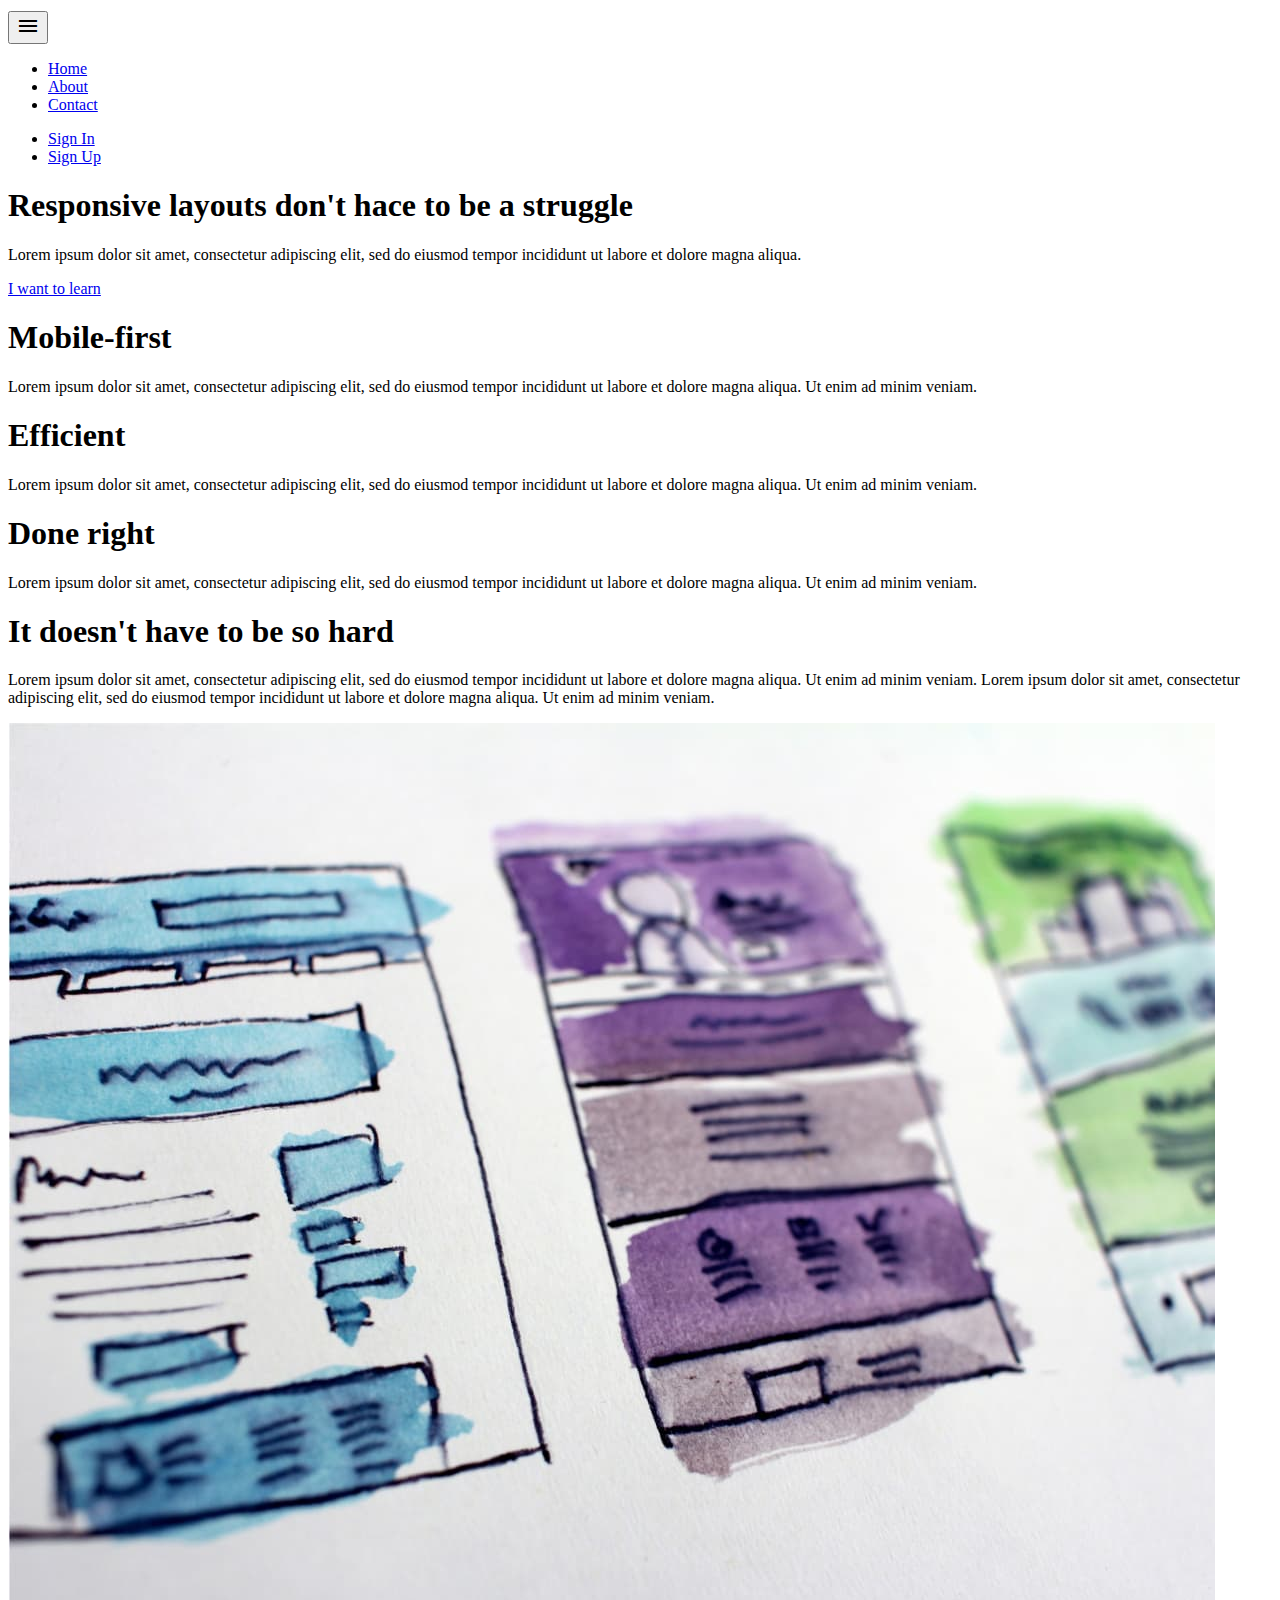
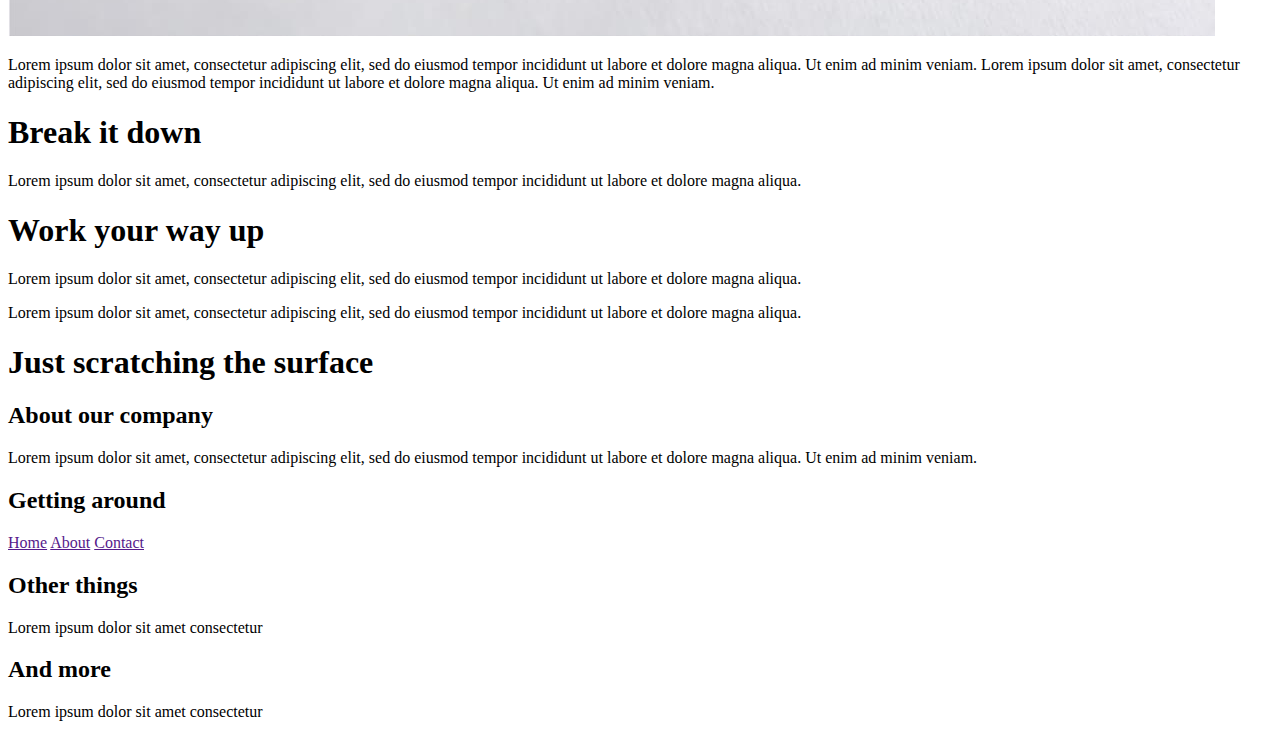
==== Final callenge/index.html @ 0d8eba38 "41 minutos de proyecto final" ====
<!DOCTYPE html>
<html lang="en">
  <head>
    <meta charset="UTF-8" />
    <meta name="viewport" content="width=, initial-scale=1.0" />

    <link rel="preconnect" href="https://fonts.googleapis.com" />
    <link rel="preconnect" href="https://fonts.gstatic.com" crossorigin />
    <link
      href="https://fonts.googleapis.com/css2?family=Montserrat&family=Oswald:wght@700&display=swap"
      rel="stylesheet"
    />
    <link
      rel="stylesheet"
      href="https://fonts.googleapis.com/css2?family=Material+Symbols+Outlined:opsz,wght,FILL,GRAD@20..48,100..700,0..1,-50..200"
    />

    <link rel="stylesheet" href="styles.css" />
    <title>Final Challenge</title>
  </head>
  <body>
    <header class="header">
      <div class="container row">
        <button class="nav__toggle">
          <span class="material-symbols-outlined"> menu </span>
        </button>
        <a class="logo" href="#">
          <img src="logo.svg" alt="logo" />
        </a>

        <nav class="nav">
          <ul class="nav__list nav__list--primary">
            <li class="nav__item"><a href="#" class="nav_link">Home</a></li>
            <li class="nav__item"><a href="#" class="nav_link">About</a></li>
            <li class="nav__item"><a href="#" class="nav_link">Contact</a></li>
          </ul>
          <ul class="nav__list nav__list--secondary">
            <li class="nav__item"><a href="#" class="nav_link">Sign In</a></li>
            <li class="nav__item">
              <a href="#" class="nav_link button">Sign Up</a>
            </li>
          </ul>
        </nav>
      </div>
    </header>

    <section class="hero">
      <div class="container row">
        <div>
          <h1 class="hero__title">
            Responsive layouts
            <span class="title--color-secundario"
              >don't hace to be a struggle</span
            >
          </h1>
        </div>
        <div class="hero__description">
          <p>
            Lorem ipsum dolor sit amet, consectetur adipiscing elit, sed do
            eiusmod tempor incididunt ut labore et dolore magna aliqua.
          </p>
          <a href="#" class="button">I want to learn</a>
        </div>
      </div>
    </section>

    <main class="main container row">
      <section class="cualidades">
        <div class="cualidades__item">
          <h1 class="cualidades__title">Mobile-first</h1>
          <p>
            Lorem ipsum dolor sit amet, consectetur adipiscing elit, sed do
            eiusmod tempor incididunt ut labore et dolore magna aliqua. Ut enim
            ad minim veniam.
          </p>
        </div>
        <div class="cualidades__item">
          <h1 class="cualidades__title">Efficient</h1>
          <p>
            Lorem ipsum dolor sit amet, consectetur adipiscing elit, sed do
            eiusmod tempor incididunt ut labore et dolore magna aliqua. Ut enim
            ad minim veniam.
          </p>
        </div>
        <div class="cualidades__item">
          <h1 class="cualidades__title">Done right</h1>
          <p>
            Lorem ipsum dolor sit amet, consectetur adipiscing elit, sed do
            eiusmod tempor incididunt ut labore et dolore magna aliqua. Ut enim
            ad minim veniam.
          </p>
        </div>
      </section>

      <section class="primary-content">
        <h1>It doesn't have to be so hard</h1>
        <p>
          Lorem ipsum dolor sit amet, consectetur adipiscing elit, sed do
          eiusmod tempor incididunt ut labore et dolore magna aliqua. Ut enim ad
          minim veniam. Lorem ipsum dolor sit amet, consectetur adipiscing elit,
          sed do eiusmod tempor incididunt ut labore et dolore magna aliqua. Ut
          enim ad minim veniam.
        </p>
        <img src="the-image.jpg" alt="the-image" />
        <p>
          Lorem ipsum dolor sit amet, consectetur adipiscing elit, sed do
          eiusmod tempor incididunt ut labore et dolore magna aliqua. Ut enim ad
          minim veniam. Lorem ipsum dolor sit amet, consectetur adipiscing elit,
          sed do eiusmod tempor incididunt ut labore et dolore magna aliqua. Ut
          enim ad minim veniam.
        </p>
      </section>

      <aside class="sidebar">
        <div class="sidebar__item">
          <h1>Break it down</h1>
          <p>
            Lorem ipsum dolor sit amet, consectetur adipiscing elit, sed do
            eiusmod tempor incididunt ut labore et dolore magna aliqua.
          </p>
        </div>
        <div class="sidebar__item">
          <h1>Work your way up</h1>
          <p>
            Lorem ipsum dolor sit amet, consectetur adipiscing elit, sed do
            eiusmod tempor incididunt ut labore et dolore magna aliqua.
          </p>
        </div>
        <div class="sidebar__item">
          <p>
            Lorem ipsum dolor sit amet, consectetur adipiscing elit, sed do
            eiusmod tempor incididunt ut labore et dolore magna aliqua.
          </p>
        </div>
      </aside>
    </main>

    <footer class="footer container row">
      <h1 class="footer__title">Just scratching the surface</h1>
      <div class="footer__about">
        <h2>About our company</h2>
        <p>
          Lorem ipsum dolor sit amet, consectetur adipiscing elit, sed do
          eiusmod tempor incididunt ut labore et dolore magna aliqua. Ut enim ad
          minim veniam.
        </p>
      </div>
      <div class="footer__nav">
        <h2>Getting around</h2>
        <a href="" class="footer__link">Home</a>
        <a href="" class="footer__link">About</a>
        <a href="" class="footer__link">Contact</a>
      </div>

      <div class="footer__other">
        <h2>Other things</h2>
        <p>Lorem ipsum dolor sit amet consectetur</p>
      </div>
      <div class="footer__other">
        <h2>And more</h2>
        <p>Lorem ipsum dolor sit amet consectetur</p>
      </div>
    </footer>
  </body>
</html>
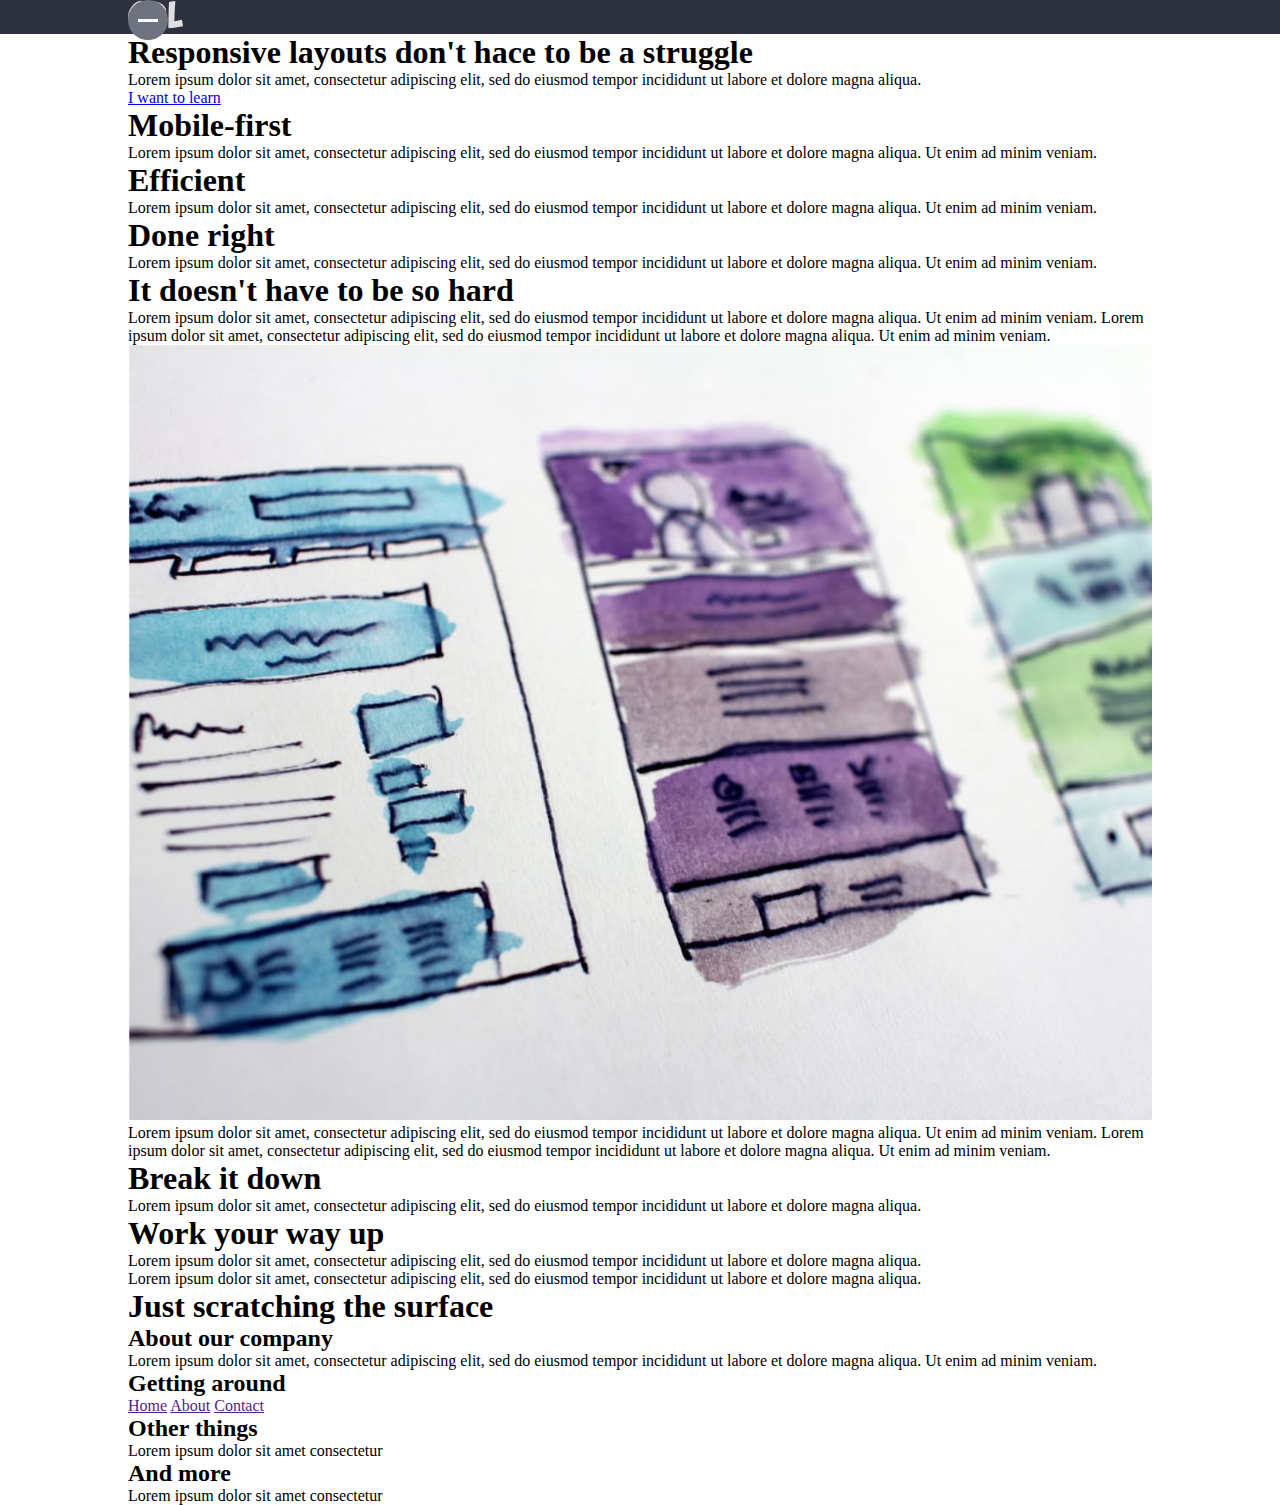
==== commit 2683639c: "mas 54 minutos" ====
--- a/Final callenge/index.html
+++ b/Final callenge/index.html
@@ -10,19 +10,16 @@
       href="https://fonts.googleapis.com/css2?family=Montserrat&family=Oswald:wght@700&display=swap"
       rel="stylesheet"
     />
-    <link
-      rel="stylesheet"
-      href="https://fonts.googleapis.com/css2?family=Material+Symbols+Outlined:opsz,wght,FILL,GRAD@20..48,100..700,0..1,-50..200"
-    />
 
     <link rel="stylesheet" href="styles.css" />
+
     <title>Final Challenge</title>
   </head>
   <body>
     <header class="header">
       <div class="container row">
         <button class="nav__toggle">
-          <span class="material-symbols-outlined"> menu </span>
+          <span class="hamburger"></span>
         </button>
         <a class="logo" href="#">
           <img src="logo.svg" alt="logo" />
@@ -161,5 +158,7 @@
         <p>Lorem ipsum dolor sit amet consectetur</p>
       </div>
     </footer>
+
+    <script src="main.js"></script>
   </body>
 </html>
--- a/Final callenge/styles.css
+++ b/Final callenge/styles.css
@@ -0,0 +1,103 @@
+:root {
+  --color-bg-primary: #2e323f;
+  --color-bg-secondary: #3b4050;
+  --color-bg-terciary: #6f737f;
+
+  --color-text-primary: #ffffff;
+  --color-text-secondary: #a59678;
+
+  --font-family-primary: "Oswald bold";
+  --font-family-secondary: "Monstserrat Regular";
+}
+
+*,
+::before,
+::after {
+  padding: 0;
+  margin: 0;
+  box-sizing: border-box;
+}
+
+img {
+  max-width: 100%;
+}
+.header {
+  background-color: var(--color-bg-primary);
+}
+
+.container {
+  width: 80%;
+  max-width: 1200px;
+  margin: 0 auto;
+  /* added for nav-toggle positioning */
+  position: relative;
+}
+.nav {
+  visibility: hidden;
+  height: 0;
+  position: absolute;
+}
+
+.nav--visible {
+  visibility: visible;
+  height: auto;
+  position: relative;
+}
+
+.nav__list {
+  margin: 0;
+  padding: 0;
+  list-style: none;
+}
+
+.nav__item {
+  margin-top: 2rem;
+}
+
+.nav__toggle {
+  cursor: pointer;
+  border: 0;
+  width: 3em;
+  height: 3em;
+  padding: 0em;
+  border-radius: 50%;
+  background-color: var(--color-bg-terciary);
+  color: white;
+  transition: opacity 250ms ease;
+
+  position: absolute;
+  left: 0;
+}
+
+.nav-toggle:focus,
+.nav-toggle:hover {
+  opacity: 0.75;
+}
+
+.hamburger {
+  width: 50%;
+  position: relative;
+}
+
+.hamburger,
+.hamburger::before,
+.hamburger::after {
+  display: block;
+  margin: 0 auto;
+  height: 3px;
+  background-color: white;
+}
+
+.hambuger::before,
+.hambuger::after {
+  content: "";
+  width: 100%;
+}
+
+.hamburger::before {
+  transform: translateY(-6px);
+}
+
+.hamburger::after {
+  transform: translateY(3px);
+}
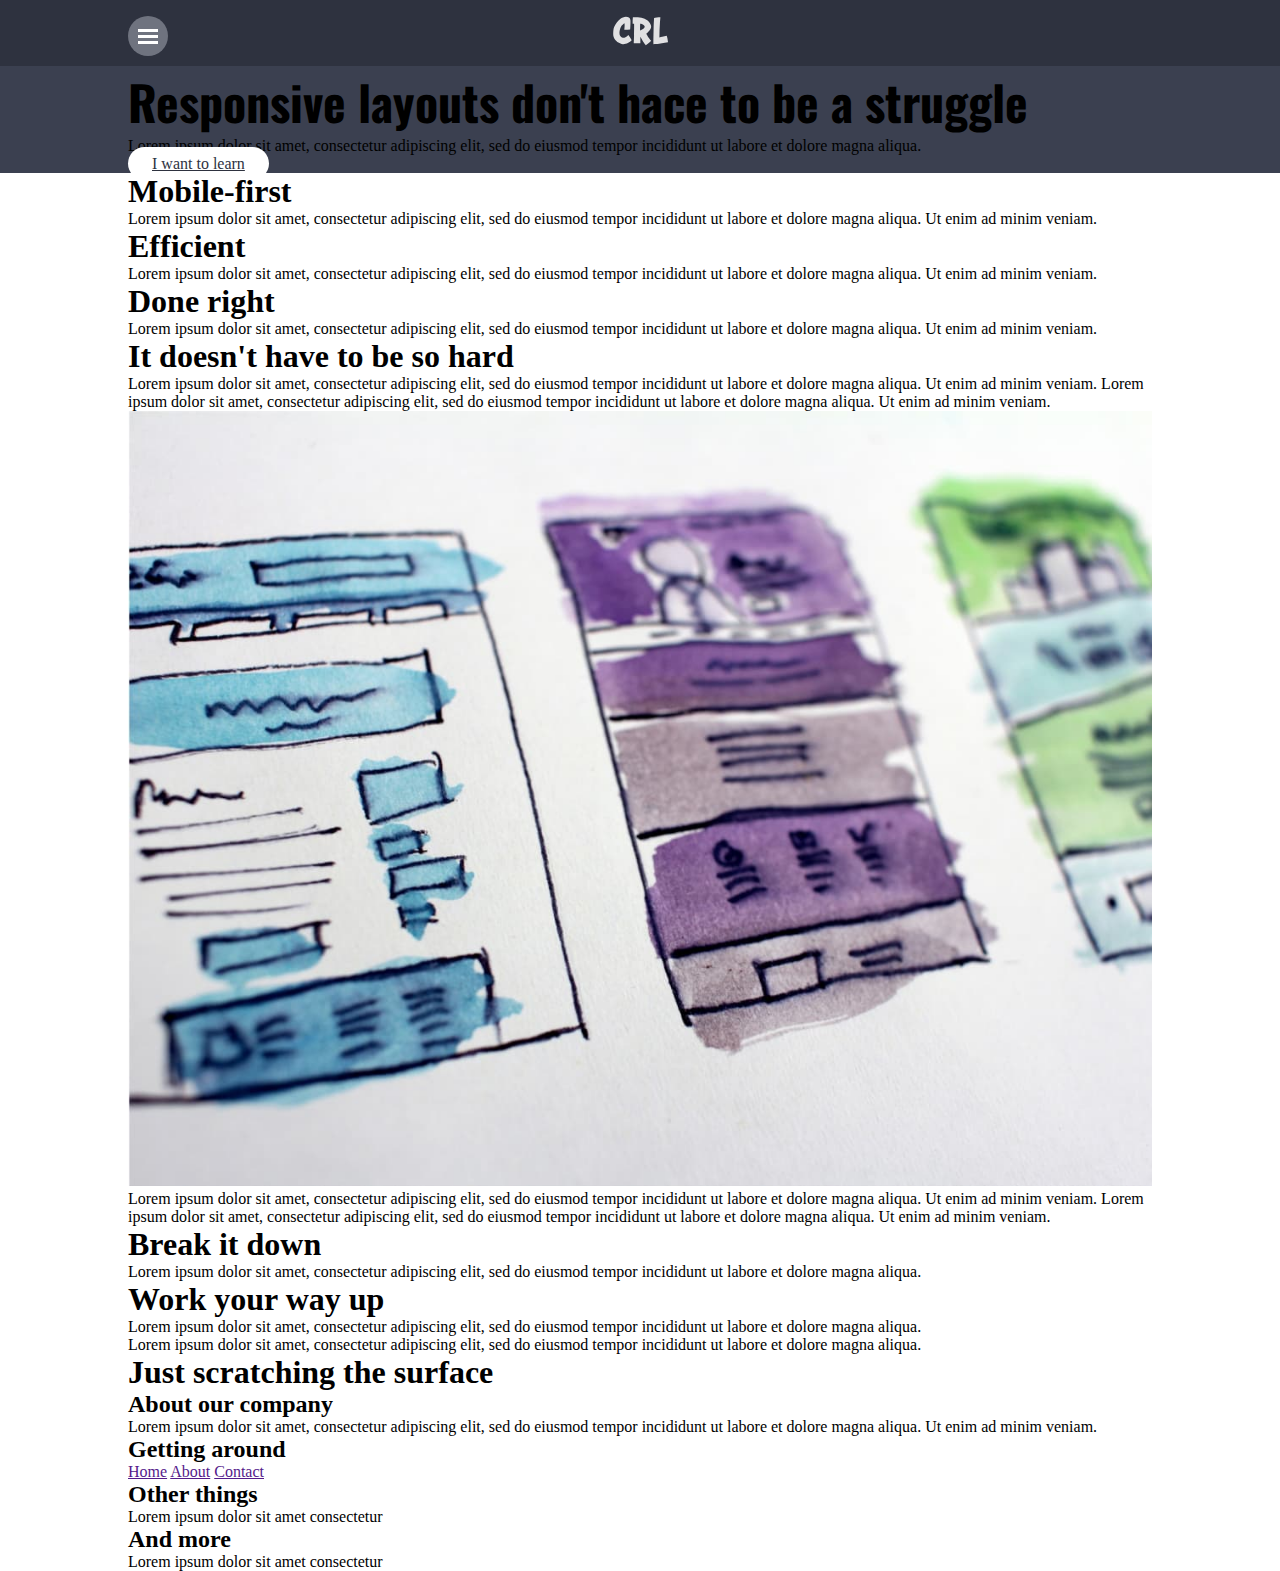
==== commit 1b46cdaf: "45minutos" ====
--- a/Final callenge/index.html
+++ b/Final callenge/index.html
@@ -27,14 +27,14 @@
 
         <nav class="nav">
           <ul class="nav__list nav__list--primary">
-            <li class="nav__item"><a href="#" class="nav_link">Home</a></li>
-            <li class="nav__item"><a href="#" class="nav_link">About</a></li>
-            <li class="nav__item"><a href="#" class="nav_link">Contact</a></li>
+            <li class="nav__item"><a href="#" class="nav__link">Home</a></li>
+            <li class="nav__item"><a href="#" class="nav__link">About</a></li>
+            <li class="nav__item"><a href="#" class="nav__link">Contact</a></li>
           </ul>
           <ul class="nav__list nav__list--secondary">
-            <li class="nav__item"><a href="#" class="nav_link">Sign In</a></li>
+            <li class="nav__item"><a href="#" class="nav__link">Sign In</a></li>
             <li class="nav__item">
-              <a href="#" class="nav_link button">Sign Up</a>
+              <a href="#" class="nav__link button">Sign Up</a>
             </li>
           </ul>
         </nav>
@@ -56,7 +56,7 @@
             Lorem ipsum dolor sit amet, consectetur adipiscing elit, sed do
             eiusmod tempor incididunt ut labore et dolore magna aliqua.
           </p>
-          <a href="#" class="button">I want to learn</a>
+          <a href="#" class="button button--gold">I want to learn</a>
         </div>
       </div>
     </section>
--- a/Final callenge/styles.css
+++ b/Final callenge/styles.css
@@ -6,8 +6,8 @@
   --color-text-primary: #ffffff;
   --color-text-secondary: #a59678;
 
-  --font-family-primary: "Oswald bold";
-  --font-family-secondary: "Monstserrat Regular";
+  --font-family-primary: "Oswald";
+  --font-family-secondary: "Monstserrat";
 }
 
 *,
@@ -17,12 +17,13 @@
   margin: 0;
   box-sizing: border-box;
 }
-
+header {
+  text-align: center;
+  background-color: var(--color-bg-primary);
+  padding: 1em 0;
+}
 img {
   max-width: 100%;
-}
-.header {
-  background-color: var(--color-bg-primary);
 }
 
 .container {
@@ -52,6 +53,14 @@
 
 .nav__item {
   margin-top: 2rem;
+}
+
+.nav__link {
+  text-decoration: none;
+  color: var(--color-text-primary);
+  font-family: var(--font-family-primary);
+  text-transform: uppercase;
+  font-size: 18px;
 }
 
 .nav__toggle {
@@ -85,11 +94,11 @@
   display: block;
   margin: 0 auto;
   height: 3px;
-  background-color: white;
+  background: white;
 }
 
-.hambuger::before,
-.hambuger::after {
+.hamburger::before,
+.hamburger::after {
   content: "";
   width: 100%;
 }
@@ -101,3 +110,23 @@
 .hamburger::after {
   transform: translateY(3px);
 }
+
+.nav__list--secondary {
+  margin-top: 3rem;
+}
+
+.button {
+  background: var(--color-text-primary);
+  color: var(--color-bg-primary);
+  padding: 0.5rem 1.5rem;
+  border-radius: 40px;
+}
+
+.hero {
+  background: var(--color-bg-secondary);
+}
+
+.hero__title {
+  font-family: var(--font-family-primary);
+  font-size: 3rem;
+}
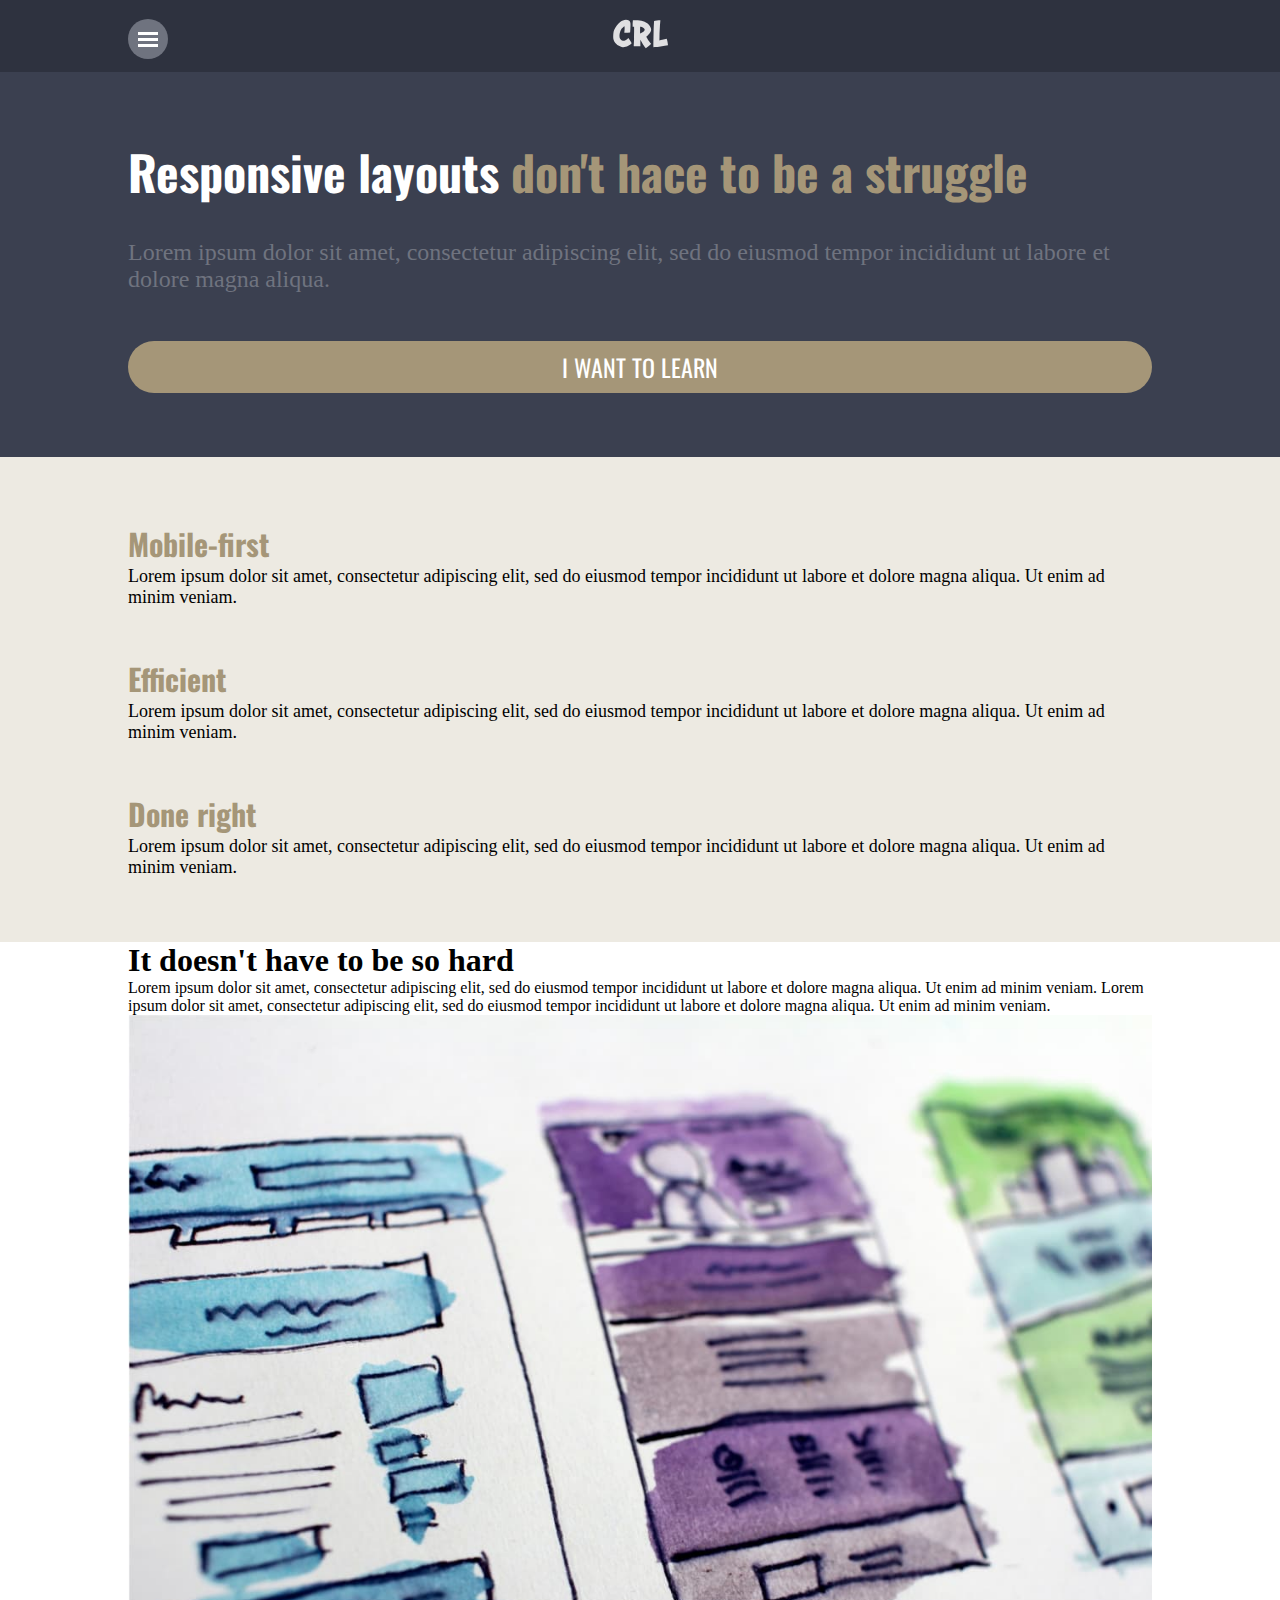
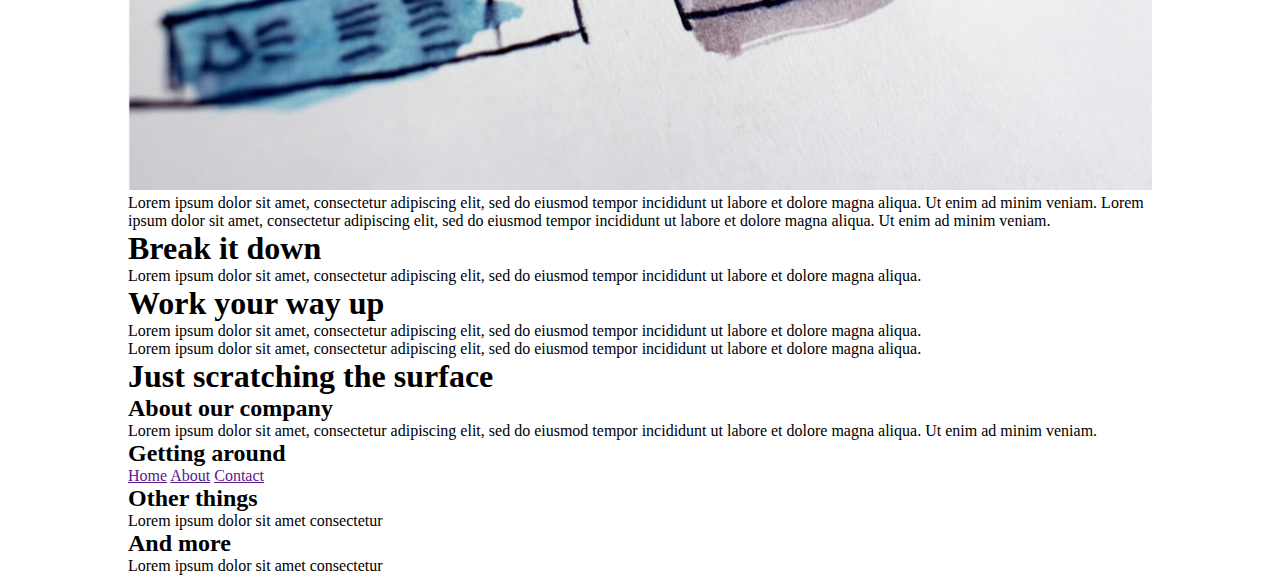
==== commit d237bd78: "1:30h" ====
--- a/Final callenge/index.html
+++ b/Final callenge/index.html
@@ -18,12 +18,14 @@
   <body>
     <header class="header">
       <div class="container row">
-        <button class="nav__toggle">
-          <span class="hamburger"></span>
-        </button>
-        <a class="logo" href="#">
-          <img src="logo.svg" alt="logo" />
-        </a>
+        <div class="align">
+          <button class="nav__toggle">
+            <span class="hamburger"></span>
+          </button>
+          <a class="logo" href="#">
+            <img src="logo.svg" alt="logo" />
+          </a>
+        </div>
 
         <nav class="nav">
           <ul class="nav__list nav__list--primary">
@@ -61,101 +63,109 @@
       </div>
     </section>
 
-    <main class="main container row">
+    <main class="main">
       <section class="cualidades">
-        <div class="cualidades__item">
-          <h1 class="cualidades__title">Mobile-first</h1>
+        <div class="container row">
+          <div class="cualidades__item">
+            <h1 class="cualidades__title">Mobile-first</h1>
+            <p class="cualidades__description">
+              Lorem ipsum dolor sit amet, consectetur adipiscing elit, sed do
+              eiusmod tempor incididunt ut labore et dolore magna aliqua. Ut
+              enim ad minim veniam.
+            </p>
+          </div>
+          <div class="cualidades__item">
+            <h1 class="cualidades__title">Efficient</h1>
+            <p class="cualidades__description">
+              Lorem ipsum dolor sit amet, consectetur adipiscing elit, sed do
+              eiusmod tempor incididunt ut labore et dolore magna aliqua. Ut
+              enim ad minim veniam.
+            </p>
+          </div>
+          <div class="cualidades__item">
+            <h1 class="cualidades__title">Done right</h1>
+            <p class="cualidades__description">
+              Lorem ipsum dolor sit amet, consectetur adipiscing elit, sed do
+              eiusmod tempor incididunt ut labore et dolore magna aliqua. Ut
+              enim ad minim veniam.
+            </p>
+          </div>
+        </div>
+      </section>
+
+      <section class="primary-content">
+        <div class="container row">
+          <h1>It doesn't have to be so hard</h1>
+          <p>
+            Lorem ipsum dolor sit amet, consectetur adipiscing elit, sed do
+            eiusmod tempor incididunt ut labore et dolore magna aliqua. Ut enim
+            ad minim veniam. Lorem ipsum dolor sit amet, consectetur adipiscing
+            elit, sed do eiusmod tempor incididunt ut labore et dolore magna
+            aliqua. Ut enim ad minim veniam.
+          </p>
+          <img src="the-image.jpg" alt="the-image" />
+          <p>
+            Lorem ipsum dolor sit amet, consectetur adipiscing elit, sed do
+            eiusmod tempor incididunt ut labore et dolore magna aliqua. Ut enim
+            ad minim veniam. Lorem ipsum dolor sit amet, consectetur adipiscing
+            elit, sed do eiusmod tempor incididunt ut labore et dolore magna
+            aliqua. Ut enim ad minim veniam.
+          </p>
+        </div>
+      </section>
+
+      <aside class="sidebar">
+        <div class="container row">
+          <div class="sidebar__item">
+            <h1>Break it down</h1>
+            <p>
+              Lorem ipsum dolor sit amet, consectetur adipiscing elit, sed do
+              eiusmod tempor incididunt ut labore et dolore magna aliqua.
+            </p>
+          </div>
+          <div class="sidebar__item">
+            <h1>Work your way up</h1>
+            <p>
+              Lorem ipsum dolor sit amet, consectetur adipiscing elit, sed do
+              eiusmod tempor incididunt ut labore et dolore magna aliqua.
+            </p>
+          </div>
+          <div class="sidebar__item">
+            <p>
+              Lorem ipsum dolor sit amet, consectetur adipiscing elit, sed do
+              eiusmod tempor incididunt ut labore et dolore magna aliqua.
+            </p>
+          </div>
+        </div>
+      </aside>
+    </main>
+
+    <footer class="footer">
+      <div class="container row">
+        <h1 class="footer__title">Just scratching the surface</h1>
+        <div class="footer__about">
+          <h2>About our company</h2>
           <p>
             Lorem ipsum dolor sit amet, consectetur adipiscing elit, sed do
             eiusmod tempor incididunt ut labore et dolore magna aliqua. Ut enim
             ad minim veniam.
           </p>
         </div>
-        <div class="cualidades__item">
-          <h1 class="cualidades__title">Efficient</h1>
-          <p>
-            Lorem ipsum dolor sit amet, consectetur adipiscing elit, sed do
-            eiusmod tempor incididunt ut labore et dolore magna aliqua. Ut enim
-            ad minim veniam.
-          </p>
+        <div class="footer__nav">
+          <h2>Getting around</h2>
+          <a href="" class="footer__link">Home</a>
+          <a href="" class="footer__link">About</a>
+          <a href="" class="footer__link">Contact</a>
         </div>
-        <div class="cualidades__item">
-          <h1 class="cualidades__title">Done right</h1>
-          <p>
-            Lorem ipsum dolor sit amet, consectetur adipiscing elit, sed do
-            eiusmod tempor incididunt ut labore et dolore magna aliqua. Ut enim
-            ad minim veniam.
-          </p>
+
+        <div class="footer__other">
+          <h2>Other things</h2>
+          <p>Lorem ipsum dolor sit amet consectetur</p>
         </div>
-      </section>
-
-      <section class="primary-content">
-        <h1>It doesn't have to be so hard</h1>
-        <p>
-          Lorem ipsum dolor sit amet, consectetur adipiscing elit, sed do
-          eiusmod tempor incididunt ut labore et dolore magna aliqua. Ut enim ad
-          minim veniam. Lorem ipsum dolor sit amet, consectetur adipiscing elit,
-          sed do eiusmod tempor incididunt ut labore et dolore magna aliqua. Ut
-          enim ad minim veniam.
-        </p>
-        <img src="the-image.jpg" alt="the-image" />
-        <p>
-          Lorem ipsum dolor sit amet, consectetur adipiscing elit, sed do
-          eiusmod tempor incididunt ut labore et dolore magna aliqua. Ut enim ad
-          minim veniam. Lorem ipsum dolor sit amet, consectetur adipiscing elit,
-          sed do eiusmod tempor incididunt ut labore et dolore magna aliqua. Ut
-          enim ad minim veniam.
-        </p>
-      </section>
-
-      <aside class="sidebar">
-        <div class="sidebar__item">
-          <h1>Break it down</h1>
-          <p>
-            Lorem ipsum dolor sit amet, consectetur adipiscing elit, sed do
-            eiusmod tempor incididunt ut labore et dolore magna aliqua.
-          </p>
+        <div class="footer__other">
+          <h2>And more</h2>
+          <p>Lorem ipsum dolor sit amet consectetur</p>
         </div>
-        <div class="sidebar__item">
-          <h1>Work your way up</h1>
-          <p>
-            Lorem ipsum dolor sit amet, consectetur adipiscing elit, sed do
-            eiusmod tempor incididunt ut labore et dolore magna aliqua.
-          </p>
-        </div>
-        <div class="sidebar__item">
-          <p>
-            Lorem ipsum dolor sit amet, consectetur adipiscing elit, sed do
-            eiusmod tempor incididunt ut labore et dolore magna aliqua.
-          </p>
-        </div>
-      </aside>
-    </main>
-
-    <footer class="footer container row">
-      <h1 class="footer__title">Just scratching the surface</h1>
-      <div class="footer__about">
-        <h2>About our company</h2>
-        <p>
-          Lorem ipsum dolor sit amet, consectetur adipiscing elit, sed do
-          eiusmod tempor incididunt ut labore et dolore magna aliqua. Ut enim ad
-          minim veniam.
-        </p>
-      </div>
-      <div class="footer__nav">
-        <h2>Getting around</h2>
-        <a href="" class="footer__link">Home</a>
-        <a href="" class="footer__link">About</a>
-        <a href="" class="footer__link">Contact</a>
-      </div>
-
-      <div class="footer__other">
-        <h2>Other things</h2>
-        <p>Lorem ipsum dolor sit amet consectetur</p>
-      </div>
-      <div class="footer__other">
-        <h2>And more</h2>
-        <p>Lorem ipsum dolor sit amet consectetur</p>
       </div>
     </footer>
 
--- a/Final callenge/styles.css
+++ b/Final callenge/styles.css
@@ -32,6 +32,15 @@
   margin: 0 auto;
   /* added for nav-toggle positioning */
   position: relative;
+}
+
+.align {
+  position: relative;
+  padding: 0.2em;
+}
+.logo {
+  margin: 0 auto;
+  display: block;
 }
 .nav {
   visibility: hidden;
@@ -124,9 +133,61 @@
 
 .hero {
   background: var(--color-bg-secondary);
+  padding: 4rem 0;
 }
 
 .hero__title {
   font-family: var(--font-family-primary);
   font-size: 3rem;
+  color: var(--color-text-primary);
+  margin-bottom: 2rem;
 }
+
+.title--color-secundario {
+  color: var(--color-text-secondary);
+}
+
+.hero__description {
+  font-family: var(--font-family-secondary);
+  font-size: 24px;
+  color: var(--color-bg-terciary);
+  display: flex;
+  flex-direction: column;
+}
+
+.button--gold {
+  margin-top: 2em;
+  background: var(--color-text-secondary);
+  text-decoration: none;
+  color: var(--color-text-primary);
+  text-transform: uppercase;
+  font-family: var(--font-family-primary);
+  font-size: 24px;
+  text-align: center;
+}
+
+.cualidades {
+  background: #edeae2;
+  display: flex;
+  flex-direction: column;
+  padding: 4rem 0;
+}
+
+.cualidades__item {
+  gap: 1rem;
+}
+
+.cualidades__title {
+  color: var(--color-text-secondary);
+  font-family: var(--font-family-primary);
+  font-size: 30px;
+}
+
+.cualidades__description {
+  font-family: var(--font-family-secondary);
+  font-size: 18px;
+}
+
+.cualidades__item + .cualidades__item {
+  margin-top: 3rem;
+}
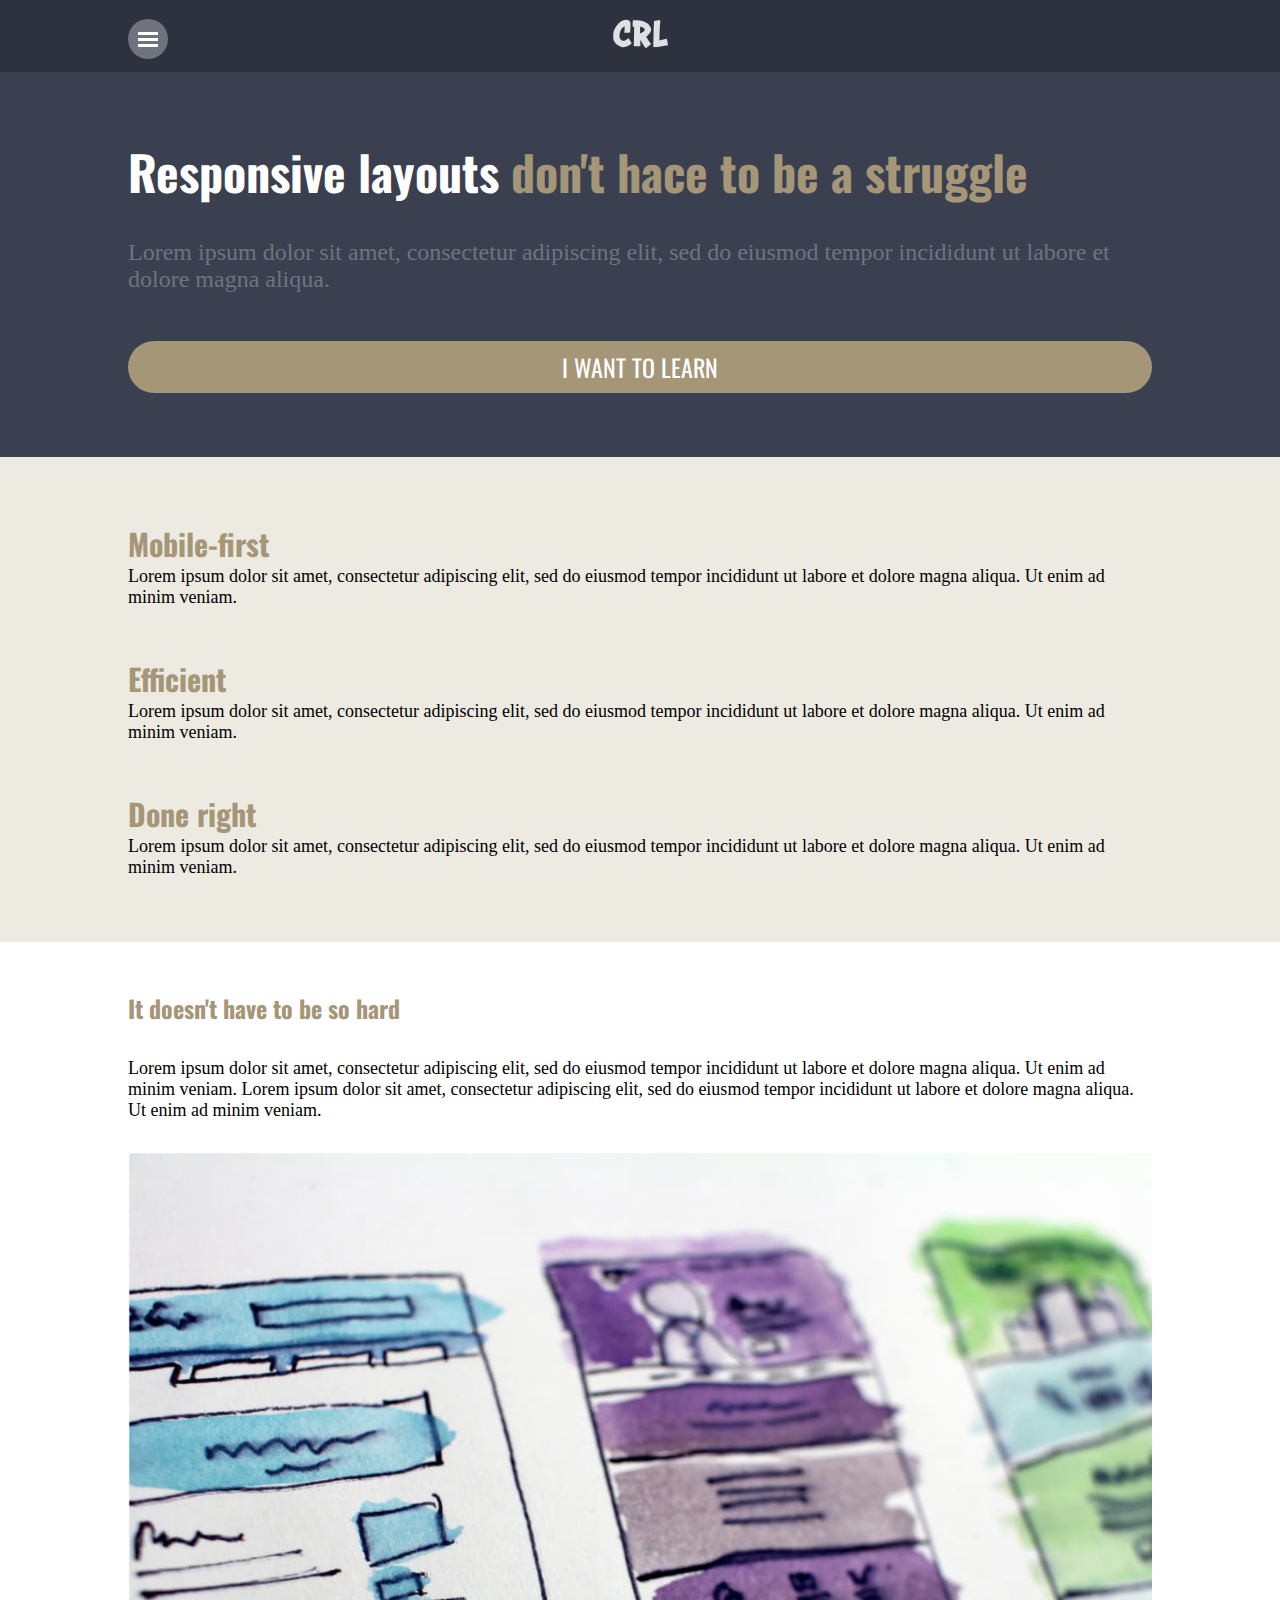
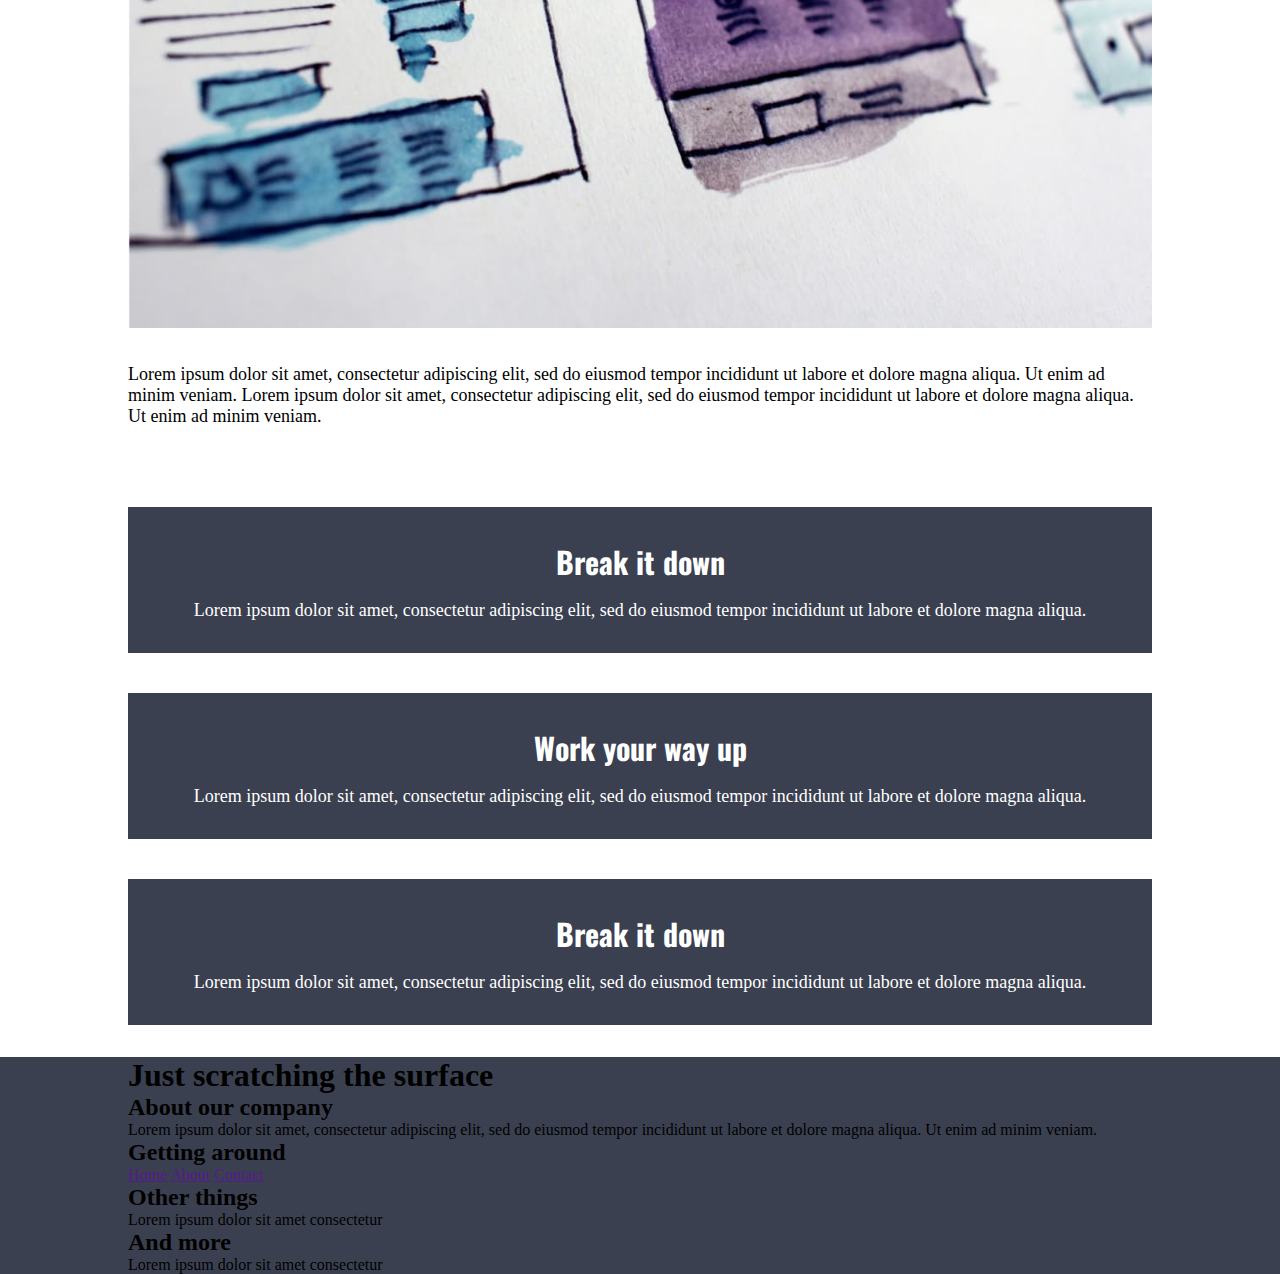
==== commit 94fc7022: "25minutos" ====
--- a/Final callenge/index.html
+++ b/Final callenge/index.html
@@ -95,8 +95,8 @@
 
       <section class="primary-content">
         <div class="container row">
-          <h1>It doesn't have to be so hard</h1>
-          <p>
+          <h1 class="primary-content__title">It doesn't have to be so hard</h1>
+          <p class="primary-content__text">
             Lorem ipsum dolor sit amet, consectetur adipiscing elit, sed do
             eiusmod tempor incididunt ut labore et dolore magna aliqua. Ut enim
             ad minim veniam. Lorem ipsum dolor sit amet, consectetur adipiscing
@@ -104,7 +104,7 @@
             aliqua. Ut enim ad minim veniam.
           </p>
           <img src="the-image.jpg" alt="the-image" />
-          <p>
+          <p class="primary-content__text">
             Lorem ipsum dolor sit amet, consectetur adipiscing elit, sed do
             eiusmod tempor incididunt ut labore et dolore magna aliqua. Ut enim
             ad minim veniam. Lorem ipsum dolor sit amet, consectetur adipiscing
@@ -117,21 +117,22 @@
       <aside class="sidebar">
         <div class="container row">
           <div class="sidebar__item">
-            <h1>Break it down</h1>
-            <p>
+            <h1 class="sidebar__title">Break it down</h1>
+            <p class="sidebar__text">
               Lorem ipsum dolor sit amet, consectetur adipiscing elit, sed do
               eiusmod tempor incididunt ut labore et dolore magna aliqua.
             </p>
           </div>
           <div class="sidebar__item">
-            <h1>Work your way up</h1>
-            <p>
+            <h1 class="sidebar__title">Work your way up</h1>
+            <p class="sidebar__text">
               Lorem ipsum dolor sit amet, consectetur adipiscing elit, sed do
               eiusmod tempor incididunt ut labore et dolore magna aliqua.
             </p>
           </div>
           <div class="sidebar__item">
-            <p>
+            <h1 class="sidebar__title">Break it down</h1>
+            <p class="sidebar__text">
               Lorem ipsum dolor sit amet, consectetur adipiscing elit, sed do
               eiusmod tempor incididunt ut labore et dolore magna aliqua.
             </p>
--- a/Final callenge/styles.css
+++ b/Final callenge/styles.css
@@ -191,3 +191,50 @@
 .cualidades__item + .cualidades__item {
   margin-top: 3rem;
 }
+
+.primary-content {
+  padding: 3rem 0;
+}
+
+.primary-content__title {
+  color: var(--color-text-secondary);
+  font-family: var(--font-family-primary);
+  font-size: 24px;
+}
+
+.primary-content__text {
+  font-family: var(--font-family-secondary);
+  font-size: 18px;
+  margin: 2rem 0;
+}
+
+.sidebar__item {
+  background: var(--color-bg-secondary);
+  display: flex;
+  flex-direction: column;
+  text-align: center;
+  align-items: center;
+  padding: 2rem;
+}
+
+.sidebar__item + .sidebar__item {
+  margin-top: 2.5rem;
+}
+
+.sidebar__title {
+  color: var(--color-text-primary);
+  margin-bottom: 1rem;
+  font-family: var(--font-family-primary);
+  font-size: 30px;
+}
+
+.sidebar__text {
+  color: var(--color-text-primary);
+  font-family: var(--font-family-secondary);
+  font-size: 18px;
+}
+
+.footer {
+  margin-top: 2rem;
+  background: var(--color-bg-secondary);
+}
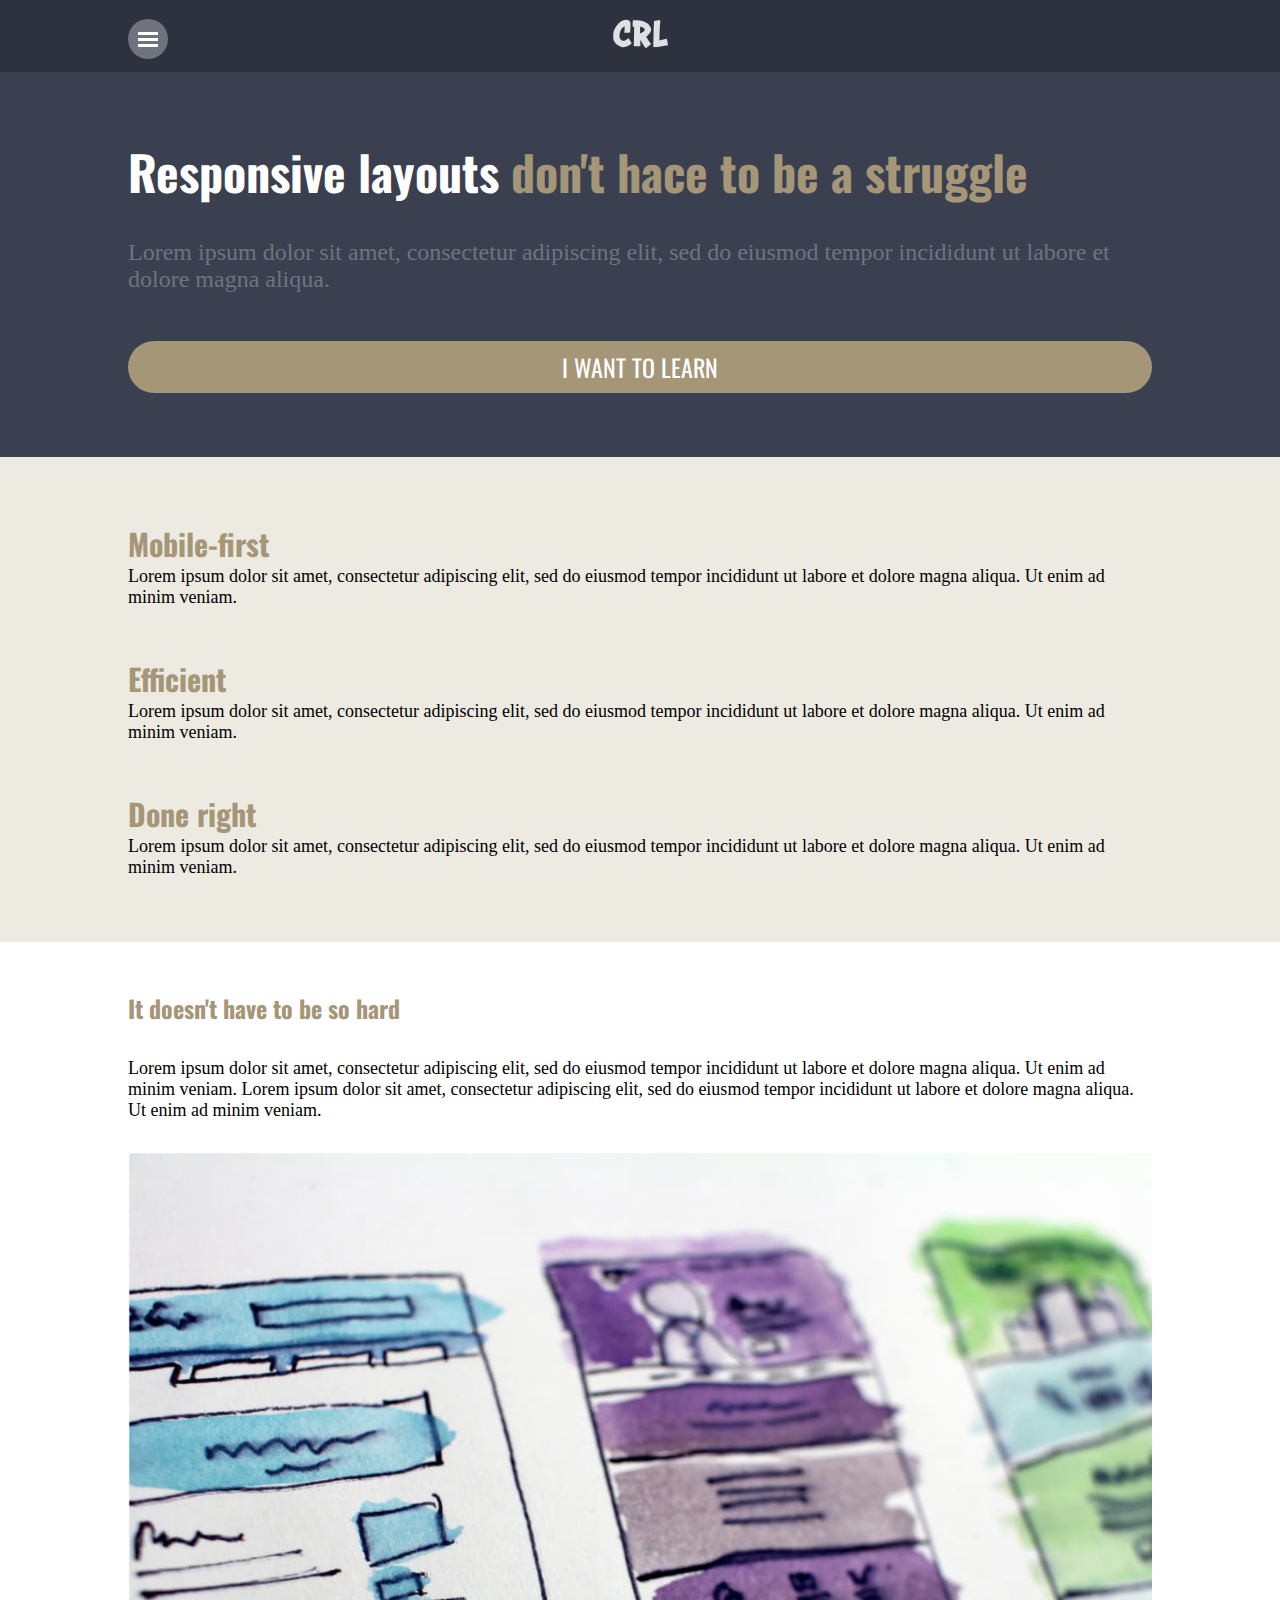
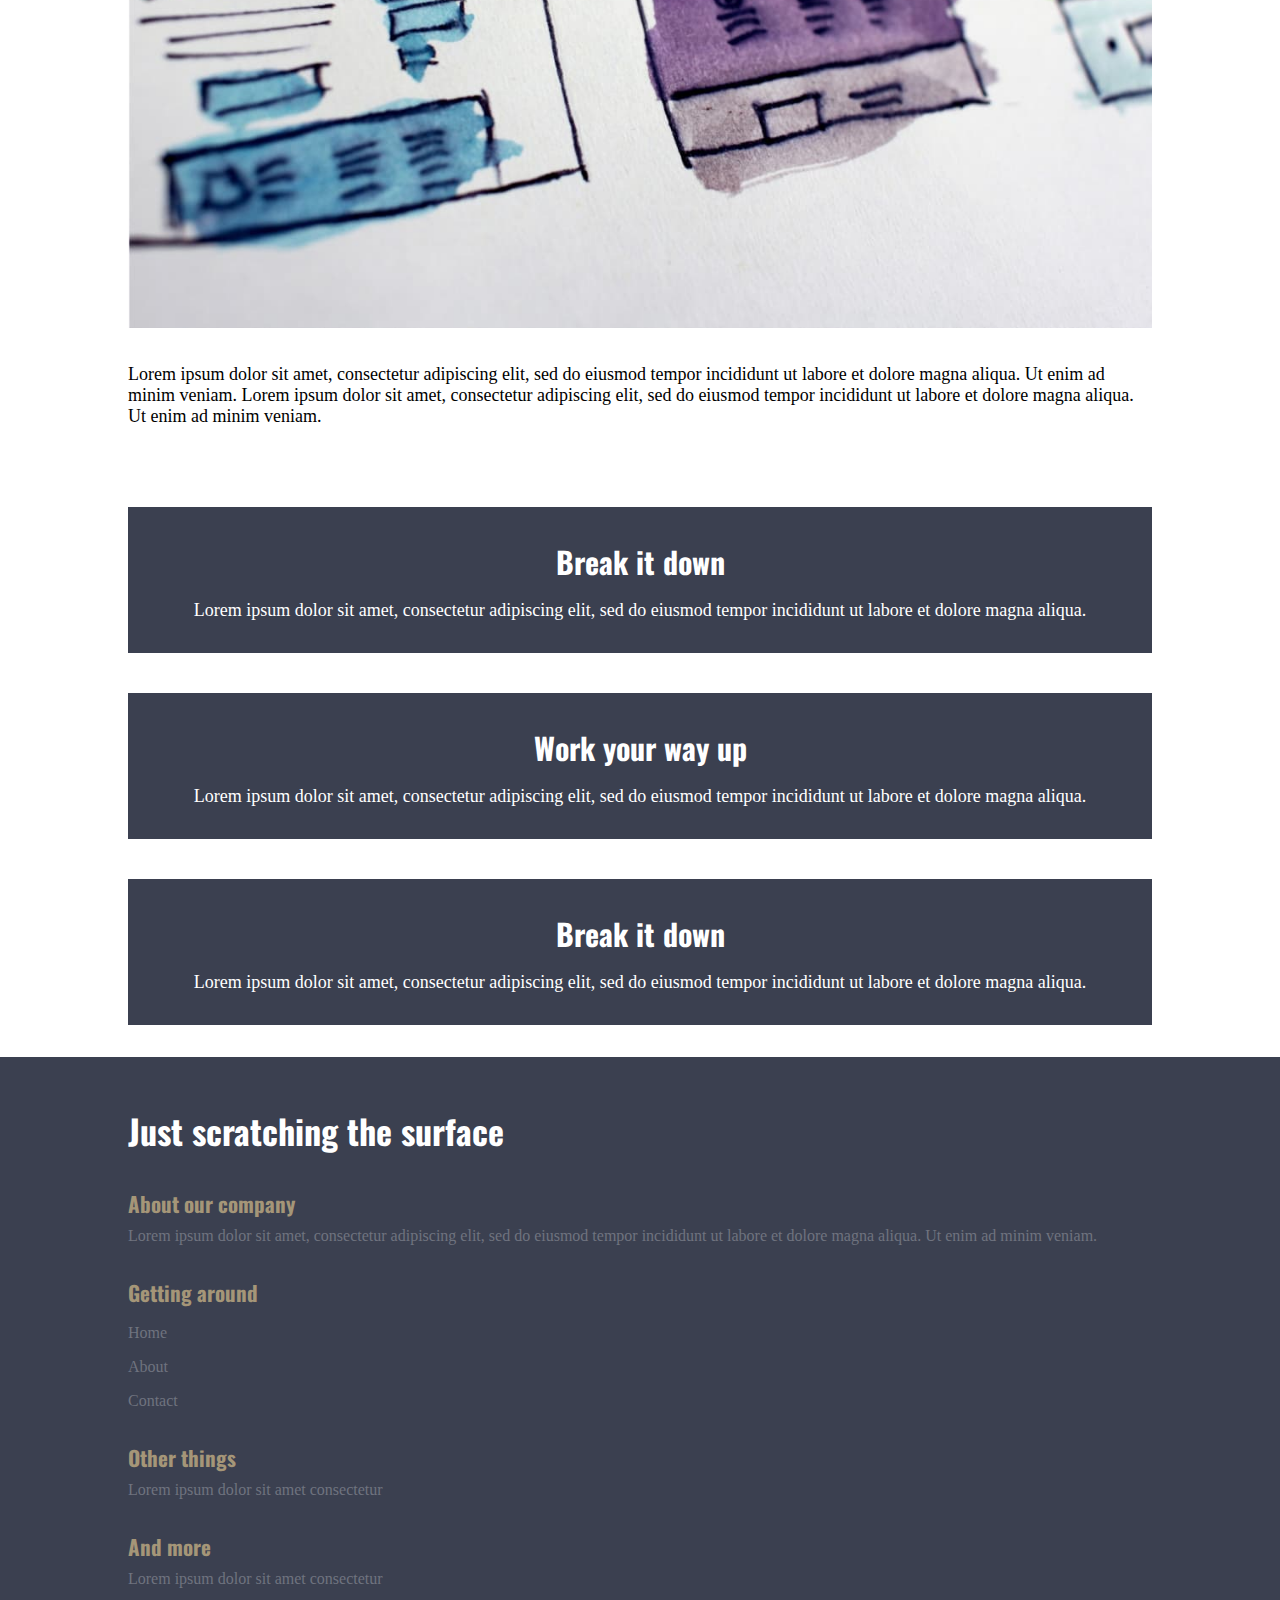
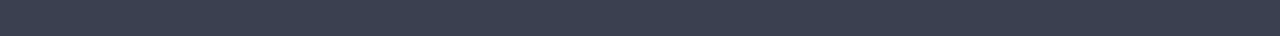
==== commit 573a15f5: "Finalizada version mobile" ====
--- a/Final callenge/index.html
+++ b/Final callenge/index.html
@@ -142,30 +142,34 @@
     </main>
 
     <footer class="footer">
-      <div class="container row">
+      <div class="container row footer__mobile">
         <h1 class="footer__title">Just scratching the surface</h1>
         <div class="footer__about">
-          <h2>About our company</h2>
-          <p>
+          <h2 class="footer__subtitle">About our company</h2>
+          <p class="footer__description">
             Lorem ipsum dolor sit amet, consectetur adipiscing elit, sed do
             eiusmod tempor incididunt ut labore et dolore magna aliqua. Ut enim
             ad minim veniam.
           </p>
         </div>
         <div class="footer__nav">
-          <h2>Getting around</h2>
-          <a href="" class="footer__link">Home</a>
-          <a href="" class="footer__link">About</a>
-          <a href="" class="footer__link">Contact</a>
+          <h2 class="footer__subtitle">Getting around</h2>
+          <a href="#" class="footer__link">Home</a>
+          <a href="#" class="footer__link">About</a>
+          <a href="#" class="footer__link">Contact</a>
         </div>
 
         <div class="footer__other">
-          <h2>Other things</h2>
-          <p>Lorem ipsum dolor sit amet consectetur</p>
+          <h2 class="footer__subtitle">Other things</h2>
+          <p class="footer__description">
+            Lorem ipsum dolor sit amet consectetur
+          </p>
         </div>
         <div class="footer__other">
-          <h2>And more</h2>
-          <p>Lorem ipsum dolor sit amet consectetur</p>
+          <h2 class="footer__subtitle">And more</h2>
+          <p class="footer__description">
+            Lorem ipsum dolor sit amet consectetur
+          </p>
         </div>
       </div>
     </footer>
--- a/Final callenge/styles.css
+++ b/Final callenge/styles.css
@@ -237,4 +237,41 @@
 .footer {
   margin-top: 2rem;
   background: var(--color-bg-secondary);
-}
+  padding: 3rem 0;
+}
+
+.footer__mobile {
+  display: flex;
+  flex-direction: column;
+  gap: 2rem;
+}
+.footer__title {
+  font-family: var(--font-family-primary);
+  font-size: 34px;
+  color: var(--color-text-primary);
+}
+
+.footer__subtitle {
+  font-family: var(--font-family-primary);
+  font-size: 21px;
+  color: var(--color-text-secondary);
+}
+
+.footer__description {
+  font-family: var(--font-family-secondary);
+  font-size: 16px;
+  color: var(--color-bg-terciary);
+  margin-top: 0.5rem;
+}
+
+.footer__nav {
+  display: flex;
+  flex-direction: column;
+  gap: 1rem;
+}
+.footer__link {
+  text-decoration: none;
+  font-family: var(--font-family-secondary);
+  font-size: 16px;
+  color: var(--color-bg-terciary);
+}
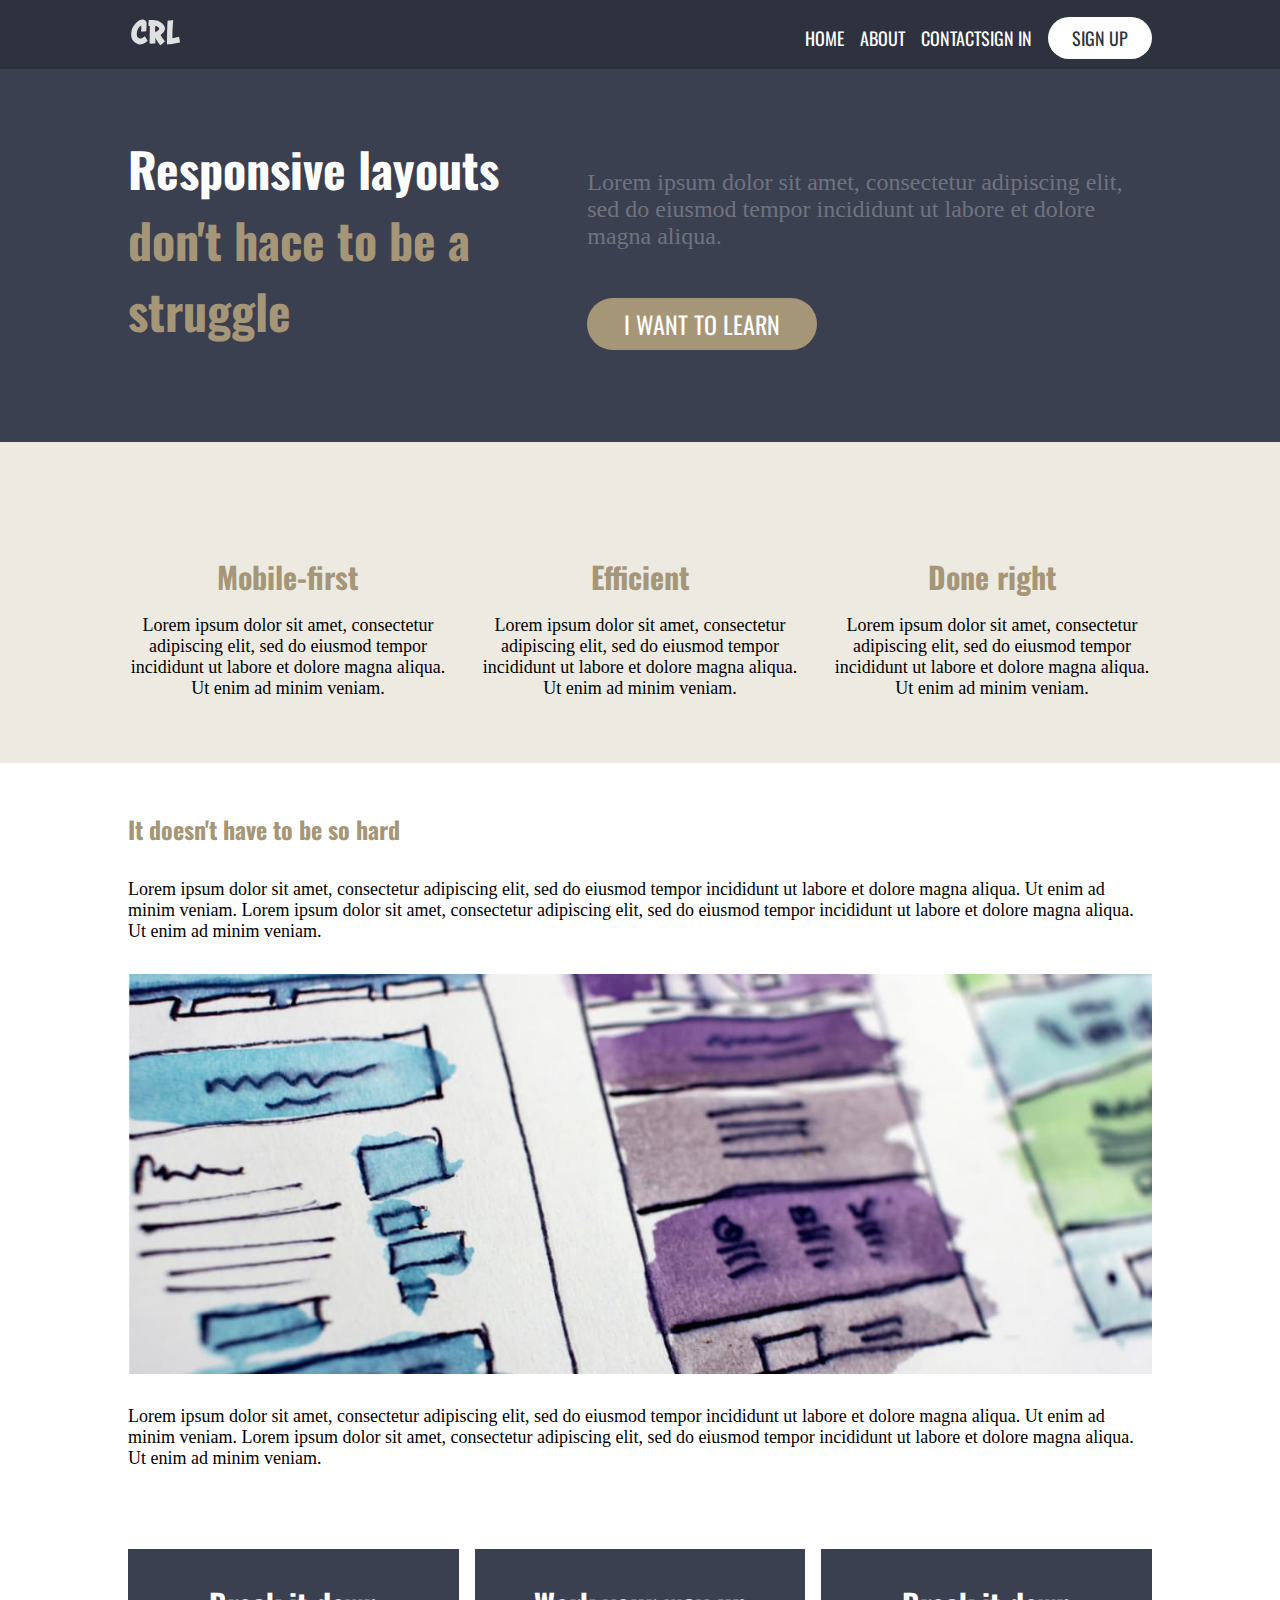
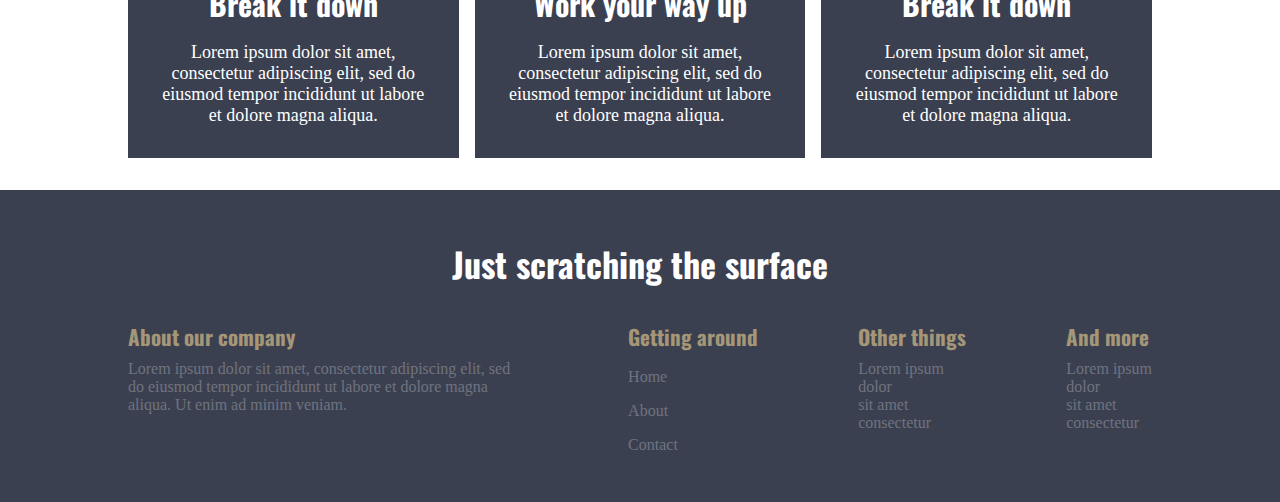
==== commit f39f84f4: "Finalizado layout medium" ====
--- a/Final callenge/index.html
+++ b/Final callenge/index.html
@@ -93,57 +93,63 @@
         </div>
       </section>
 
-      <section class="primary-content">
-        <div class="container row">
-          <h1 class="primary-content__title">It doesn't have to be so hard</h1>
-          <p class="primary-content__text">
-            Lorem ipsum dolor sit amet, consectetur adipiscing elit, sed do
-            eiusmod tempor incididunt ut labore et dolore magna aliqua. Ut enim
-            ad minim veniam. Lorem ipsum dolor sit amet, consectetur adipiscing
-            elit, sed do eiusmod tempor incididunt ut labore et dolore magna
-            aliqua. Ut enim ad minim veniam.
-          </p>
-          <img src="the-image.jpg" alt="the-image" />
-          <p class="primary-content__text">
-            Lorem ipsum dolor sit amet, consectetur adipiscing elit, sed do
-            eiusmod tempor incididunt ut labore et dolore magna aliqua. Ut enim
-            ad minim veniam. Lorem ipsum dolor sit amet, consectetur adipiscing
-            elit, sed do eiusmod tempor incididunt ut labore et dolore magna
-            aliqua. Ut enim ad minim veniam.
-          </p>
-        </div>
-      </section>
 
-      <aside class="sidebar">
-        <div class="container row">
-          <div class="sidebar__item">
-            <h1 class="sidebar__title">Break it down</h1>
-            <p class="sidebar__text">
+        <section class="primary-content">
+          <div class="container row medium-layout">
+            <h1 class="primary-content__title">It doesn't have to be so hard</h1>
+            <p class="primary-content__text">
               Lorem ipsum dolor sit amet, consectetur adipiscing elit, sed do
-              eiusmod tempor incididunt ut labore et dolore magna aliqua.
+              eiusmod tempor incididunt ut labore et dolore magna aliqua. Ut enim
+              ad minim veniam. Lorem ipsum dolor sit amet, consectetur adipiscing
+              elit, sed do eiusmod tempor incididunt ut labore et dolore magna
+              aliqua. Ut enim ad minim veniam.
+            </p>
+
+              <img src="the-image.jpg" alt="the-image" class="responsive-img" />
+            <p class="primary-content__text">
+              Lorem ipsum dolor sit amet, consectetur adipiscing elit, sed do
+              eiusmod tempor incididunt ut labore et dolore magna aliqua. Ut enim
+              ad minim veniam. Lorem ipsum dolor sit amet, consectetur adipiscing
+              elit, sed do eiusmod tempor incididunt ut labore et dolore magna
+              aliqua. Ut enim ad minim veniam.
             </p>
           </div>
-          <div class="sidebar__item">
-            <h1 class="sidebar__title">Work your way up</h1>
-            <p class="sidebar__text">
-              Lorem ipsum dolor sit amet, consectetur adipiscing elit, sed do
-              eiusmod tempor incididunt ut labore et dolore magna aliqua.
-            </p>
+        </section>
+  
+        <aside class="sidebar">
+          <div class="container row">
+            <div class="sidebar__item">
+              <h1 class="sidebar__title">Break it down</h1>
+              <p class="sidebar__text">
+                Lorem ipsum dolor sit amet, consectetur adipiscing elit, sed do
+                eiusmod tempor incididunt ut labore et dolore magna aliqua.
+              </p>
+            </div>
+            <div class="sidebar__item">
+              <h1 class="sidebar__title">Work your way up</h1>
+              <p class="sidebar__text">
+                Lorem ipsum dolor sit amet, consectetur adipiscing elit, sed do
+                eiusmod tempor incididunt ut labore et dolore magna aliqua.
+              </p>
+            </div>
+            <div class="sidebar__item">
+              <h1 class="sidebar__title">Break it down</h1>
+              <p class="sidebar__text">
+                Lorem ipsum dolor sit amet, consectetur adipiscing elit, sed do
+                eiusmod tempor incididunt ut labore et dolore magna aliqua.
+              </p>
+            </div>
           </div>
-          <div class="sidebar__item">
-            <h1 class="sidebar__title">Break it down</h1>
-            <p class="sidebar__text">
-              Lorem ipsum dolor sit amet, consectetur adipiscing elit, sed do
-              eiusmod tempor incididunt ut labore et dolore magna aliqua.
-            </p>
-          </div>
-        </div>
-      </aside>
+        </aside>
+      </div>
     </main>
 
     <footer class="footer">
-      <div class="container row footer__mobile">
+      <div class="container  footer__mobile footer__layout--medium">
         <h1 class="footer__title">Just scratching the surface</h1>
+        
+        
+        <div class="footer__elements">
         <div class="footer__about">
           <h2 class="footer__subtitle">About our company</h2>
           <p class="footer__description">
@@ -152,24 +158,25 @@
             ad minim veniam.
           </p>
         </div>
-        <div class="footer__nav">
-          <h2 class="footer__subtitle">Getting around</h2>
-          <a href="#" class="footer__link">Home</a>
-          <a href="#" class="footer__link">About</a>
-          <a href="#" class="footer__link">Contact</a>
-        </div>
-
-        <div class="footer__other">
-          <h2 class="footer__subtitle">Other things</h2>
-          <p class="footer__description">
-            Lorem ipsum dolor sit amet consectetur
-          </p>
-        </div>
-        <div class="footer__other">
-          <h2 class="footer__subtitle">And more</h2>
-          <p class="footer__description">
-            Lorem ipsum dolor sit amet consectetur
-          </p>
+          <div class="footer__nav">
+            <h2 class="footer__subtitle">Getting around</h2>
+            <a href="#" class="footer__link">Home</a>
+            <a href="#" class="footer__link">About</a>
+            <a href="#" class="footer__link">Contact</a>
+          </div>
+  
+          <div class="footer__other">
+            <h2 class="footer__subtitle">Other things</h2>
+            <p class="footer__description">
+              Lorem  ipsum <br> dolor <br> sit amet <br>consectetur
+            </p>
+          </div>
+          <div class="footer__other">
+            <h2 class="footer__subtitle">And more</h2>
+            <p class="footer__description">
+              Lorem  ipsum <br> dolor <br> sit amet <br>consectetur
+            </p>
+          </div>
         </div>
       </div>
     </footer>
--- a/Final callenge/styles.css
+++ b/Final callenge/styles.css
@@ -275,3 +275,125 @@
   font-size: 16px;
   color: var(--color-bg-terciary);
 }
+
+@media (min-width: 700px) {
+  .row {
+    display: flex;
+    flex-direction: row;
+    align-items: baseline;
+    justify-content: space-between;
+  }
+
+  .nav__toggle {
+    display: none;
+  }
+  .logo {
+    margin-right: 1.5rem;
+  }
+
+  .nav {
+    visibility: visible;
+    display: flex;
+    position: relative;
+    flex-direction: row;
+    width: 100%;
+    /* margin: 0; */
+
+    height: auto;
+    justify-content: space-between;
+  }
+
+  .nav__list {
+    display: flex;
+    width: 100%;
+    align-items: center;
+    margin: 0;
+
+    gap: 1rem;
+  }
+
+  .nav__list--secondary {
+    justify-content: flex-end;
+    margin-right: 0;
+  }
+
+  .nav__item {
+    margin: 0;
+  }
+
+  .button {
+    padding: 0.5rem 1.5rem;
+  }
+  
+  .button--gold{
+    display: flex;
+    justify-content: center;
+    width: 230px;
+
+}
+
+.hero__description{
+  display: flex;
+  justify-content: flex-end;
+  margin-left: 2rem;
+}
+
+.cualidades__item{
+  display: flex;
+  flex-direction: column;
+  align-items: center;
+}
+.cualidades__item + .cualidades__item{
+  margin-left: 2rem;
+}
+
+.cualidades__description{
+  text-align: center;
+}
+
+.medium-layout{
+  display:flex;
+  flex-direction: column;
+}
+
+.responsive-img{
+  height: 400px;
+  width: 100%;
+  object-fit: cover;
+  
+}
+
+.sidebar__item + .sidebar__item{
+ margin-top: 0;
+  margin-left: 1rem;
+}
+
+.footer__title{
+  text-align: center;
+}
+.footer__elements{
+  display: flex;
+  flex-direction: row;
+  justify-content: space-between;
+}
+
+.footer__about{
+  max-width: 400px;
+}
+@media (min-width: 1000px) {
+  
+  .nav{
+    justify-content: end;
+  }
+  .nav__list--primary,
+  .nav__list--secondary{
+    display: flex;
+    width: fit-content;
+  }
+ 
+  .nav__list--primary{
+    justify-content: flex-end;
+  }
+
+  .nav__list{}
+}
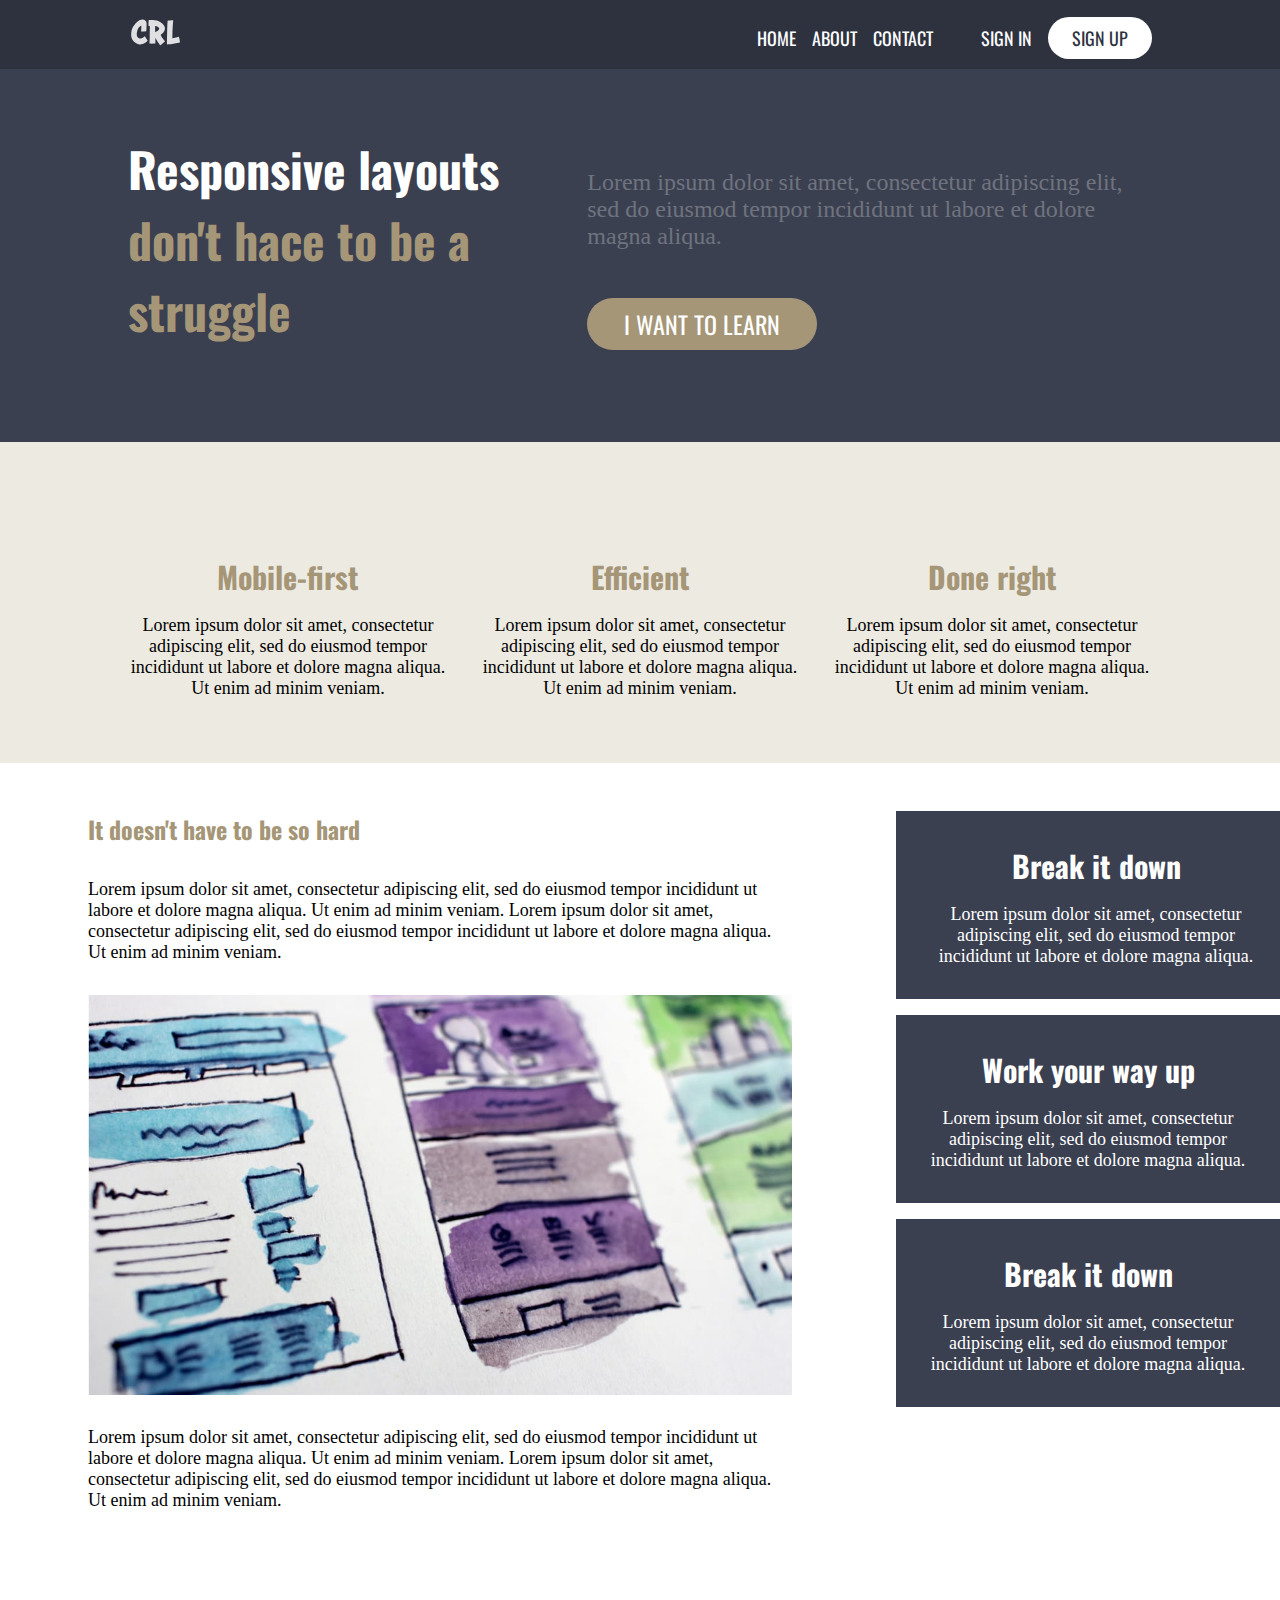
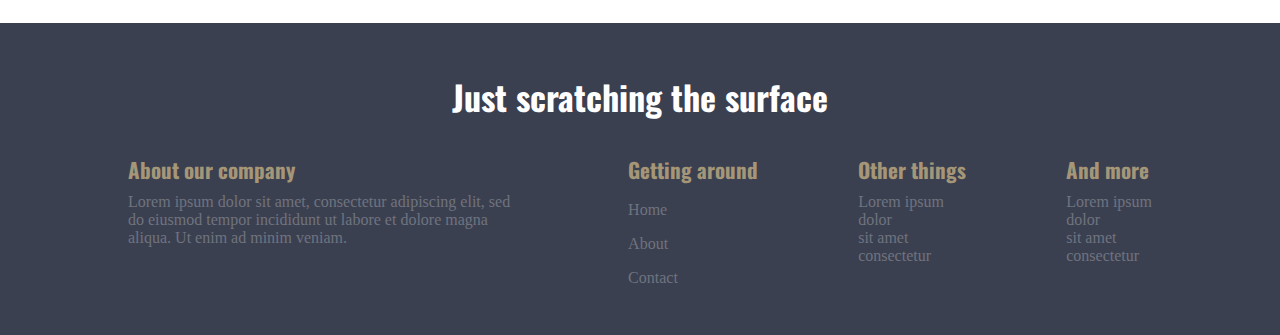
==== commit 6b6eb02c: "Finalizado" ====
--- a/Final callenge/index.html
+++ b/Final callenge/index.html
@@ -44,8 +44,8 @@
     </header>
 
     <section class="hero">
-      <div class="container row">
-        <div>
+      <div class="container row contenedor">
+        <div class="">
           <h1 class="hero__title">
             Responsive layouts
             <span class="title--color-secundario"
@@ -93,31 +93,33 @@
         </div>
       </section>
 
-
+      <div class="desktop">
         <section class="primary-content">
           <div class="container row medium-layout">
-            <h1 class="primary-content__title">It doesn't have to be so hard</h1>
+            <h1 class="primary-content__title">
+              It doesn't have to be so hard
+            </h1>
             <p class="primary-content__text">
               Lorem ipsum dolor sit amet, consectetur adipiscing elit, sed do
-              eiusmod tempor incididunt ut labore et dolore magna aliqua. Ut enim
-              ad minim veniam. Lorem ipsum dolor sit amet, consectetur adipiscing
-              elit, sed do eiusmod tempor incididunt ut labore et dolore magna
-              aliqua. Ut enim ad minim veniam.
+              eiusmod tempor incididunt ut labore et dolore magna aliqua. Ut
+              enim ad minim veniam. Lorem ipsum dolor sit amet, consectetur
+              adipiscing elit, sed do eiusmod tempor incididunt ut labore et
+              dolore magna aliqua. Ut enim ad minim veniam.
             </p>
 
-              <img src="the-image.jpg" alt="the-image" class="responsive-img" />
+            <img src="the-image.jpg" alt="the-image" class="responsive-img" />
             <p class="primary-content__text">
               Lorem ipsum dolor sit amet, consectetur adipiscing elit, sed do
-              eiusmod tempor incididunt ut labore et dolore magna aliqua. Ut enim
-              ad minim veniam. Lorem ipsum dolor sit amet, consectetur adipiscing
-              elit, sed do eiusmod tempor incididunt ut labore et dolore magna
-              aliqua. Ut enim ad minim veniam.
+              eiusmod tempor incididunt ut labore et dolore magna aliqua. Ut
+              enim ad minim veniam. Lorem ipsum dolor sit amet, consectetur
+              adipiscing elit, sed do eiusmod tempor incididunt ut labore et
+              dolore magna aliqua. Ut enim ad minim veniam.
             </p>
           </div>
         </section>
-  
+
         <aside class="sidebar">
-          <div class="container row">
+          <div class="container row sidebar--desktop">
             <div class="sidebar__item">
               <h1 class="sidebar__title">Break it down</h1>
               <p class="sidebar__text">
@@ -145,36 +147,39 @@
     </main>
 
     <footer class="footer">
-      <div class="container  footer__mobile footer__layout--medium">
+      <div class="container footer__mobile footer__layout--medium">
         <h1 class="footer__title">Just scratching the surface</h1>
-        
-        
+
         <div class="footer__elements">
-        <div class="footer__about">
-          <h2 class="footer__subtitle">About our company</h2>
-          <p class="footer__description">
-            Lorem ipsum dolor sit amet, consectetur adipiscing elit, sed do
-            eiusmod tempor incididunt ut labore et dolore magna aliqua. Ut enim
-            ad minim veniam.
-          </p>
-        </div>
+          <div class="footer__about">
+            <h2 class="footer__subtitle">About our company</h2>
+            <p class="footer__description">
+              Lorem ipsum dolor sit amet, consectetur adipiscing elit, sed do
+              eiusmod tempor incididunt ut labore et dolore magna aliqua. Ut
+              enim ad minim veniam.
+            </p>
+          </div>
           <div class="footer__nav">
             <h2 class="footer__subtitle">Getting around</h2>
             <a href="#" class="footer__link">Home</a>
             <a href="#" class="footer__link">About</a>
             <a href="#" class="footer__link">Contact</a>
           </div>
-  
+
           <div class="footer__other">
             <h2 class="footer__subtitle">Other things</h2>
             <p class="footer__description">
-              Lorem  ipsum <br> dolor <br> sit amet <br>consectetur
+              Lorem ipsum <br />
+              dolor <br />
+              sit amet <br />consectetur
             </p>
           </div>
           <div class="footer__other">
             <h2 class="footer__subtitle">And more</h2>
             <p class="footer__description">
-              Lorem  ipsum <br> dolor <br> sit amet <br>consectetur
+              Lorem ipsum <br />
+              dolor <br />
+              sit amet <br />consectetur
             </p>
           </div>
         </div>
--- a/Final callenge/styles.css
+++ b/Final callenge/styles.css
@@ -300,7 +300,7 @@
     /* margin: 0; */
 
     height: auto;
-    justify-content: space-between;
+    justify-content: end;
   }
 
   .nav__list {
@@ -312,9 +312,20 @@
     gap: 1rem;
   }
 
+  .nav__list--primary,
+  .nav__list--secondary {
+    display: flex;
+    width: fit-content;
+  }
+
+  .nav__list--primary {
+    justify-content: flex-end;
+  }
+
   .nav__list--secondary {
     justify-content: flex-end;
     margin-right: 0;
+    margin-left: 3rem;
   }
 
   .nav__item {
@@ -324,76 +335,85 @@
   .button {
     padding: 0.5rem 1.5rem;
   }
-  
-  .button--gold{
+
+  .button--gold {
     display: flex;
     justify-content: center;
     width: 230px;
-
-}
-
-.hero__description{
-  display: flex;
-  justify-content: flex-end;
-  margin-left: 2rem;
-}
-
-.cualidades__item{
-  display: flex;
-  flex-direction: column;
-  align-items: center;
-}
-.cualidades__item + .cualidades__item{
-  margin-left: 2rem;
-}
-
-.cualidades__description{
-  text-align: center;
-}
-
-.medium-layout{
-  display:flex;
-  flex-direction: column;
-}
-
-.responsive-img{
-  height: 400px;
-  width: 100%;
-  object-fit: cover;
-  
-}
-
-.sidebar__item + .sidebar__item{
- margin-top: 0;
-  margin-left: 1rem;
-}
-
-.footer__title{
-  text-align: center;
-}
-.footer__elements{
-  display: flex;
-  flex-direction: row;
-  justify-content: space-between;
-}
-
-.footer__about{
-  max-width: 400px;
+  }
+
+  .hero__description {
+    display: flex;
+    justify-content: flex-end;
+    margin-left: 2rem;
+  }
+
+  .cualidades__item {
+    display: flex;
+    flex-direction: column;
+    align-items: center;
+  }
+  .cualidades__item + .cualidades__item {
+    margin-left: 2rem;
+  }
+
+  .cualidades__description {
+    text-align: center;
+  }
+
+  .medium-layout {
+    display: flex;
+    flex-direction: column;
+  }
+
+  .responsive-img {
+    height: 400px;
+    width: 100%;
+    object-fit: cover;
+  }
+
+  .sidebar__item + .sidebar__item {
+    margin-top: 0;
+    margin-left: 1rem;
+  }
+
+  .footer__title {
+    text-align: center;
+  }
+  .footer__elements {
+    display: flex;
+    flex-direction: row;
+    justify-content: space-between;
+  }
+
+  .footer__about {
+    max-width: 400px;
+  }
 }
 @media (min-width: 1000px) {
-  
-  .nav{
+  .nav {
     justify-content: end;
   }
-  .nav__list--primary,
-  .nav__list--secondary{
-    display: flex;
-    width: fit-content;
-  }
- 
-  .nav__list--primary{
-    justify-content: flex-end;
-  }
-
-  .nav__list{}
-}
+
+  .hero {
+    display: flex;
+    align-items: center;
+  }
+  .hero__title {
+    flex: 1;
+  }
+
+  .desktop {
+    display: flex;
+    flex-direction: row;
+    justify-content: center;
+  }
+
+  .sidebar--desktop {
+    display: flex;
+    flex-direction: column;
+    gap: 1rem;
+    width: 400px;
+    margin: 3rem 0;
+  }
+}
